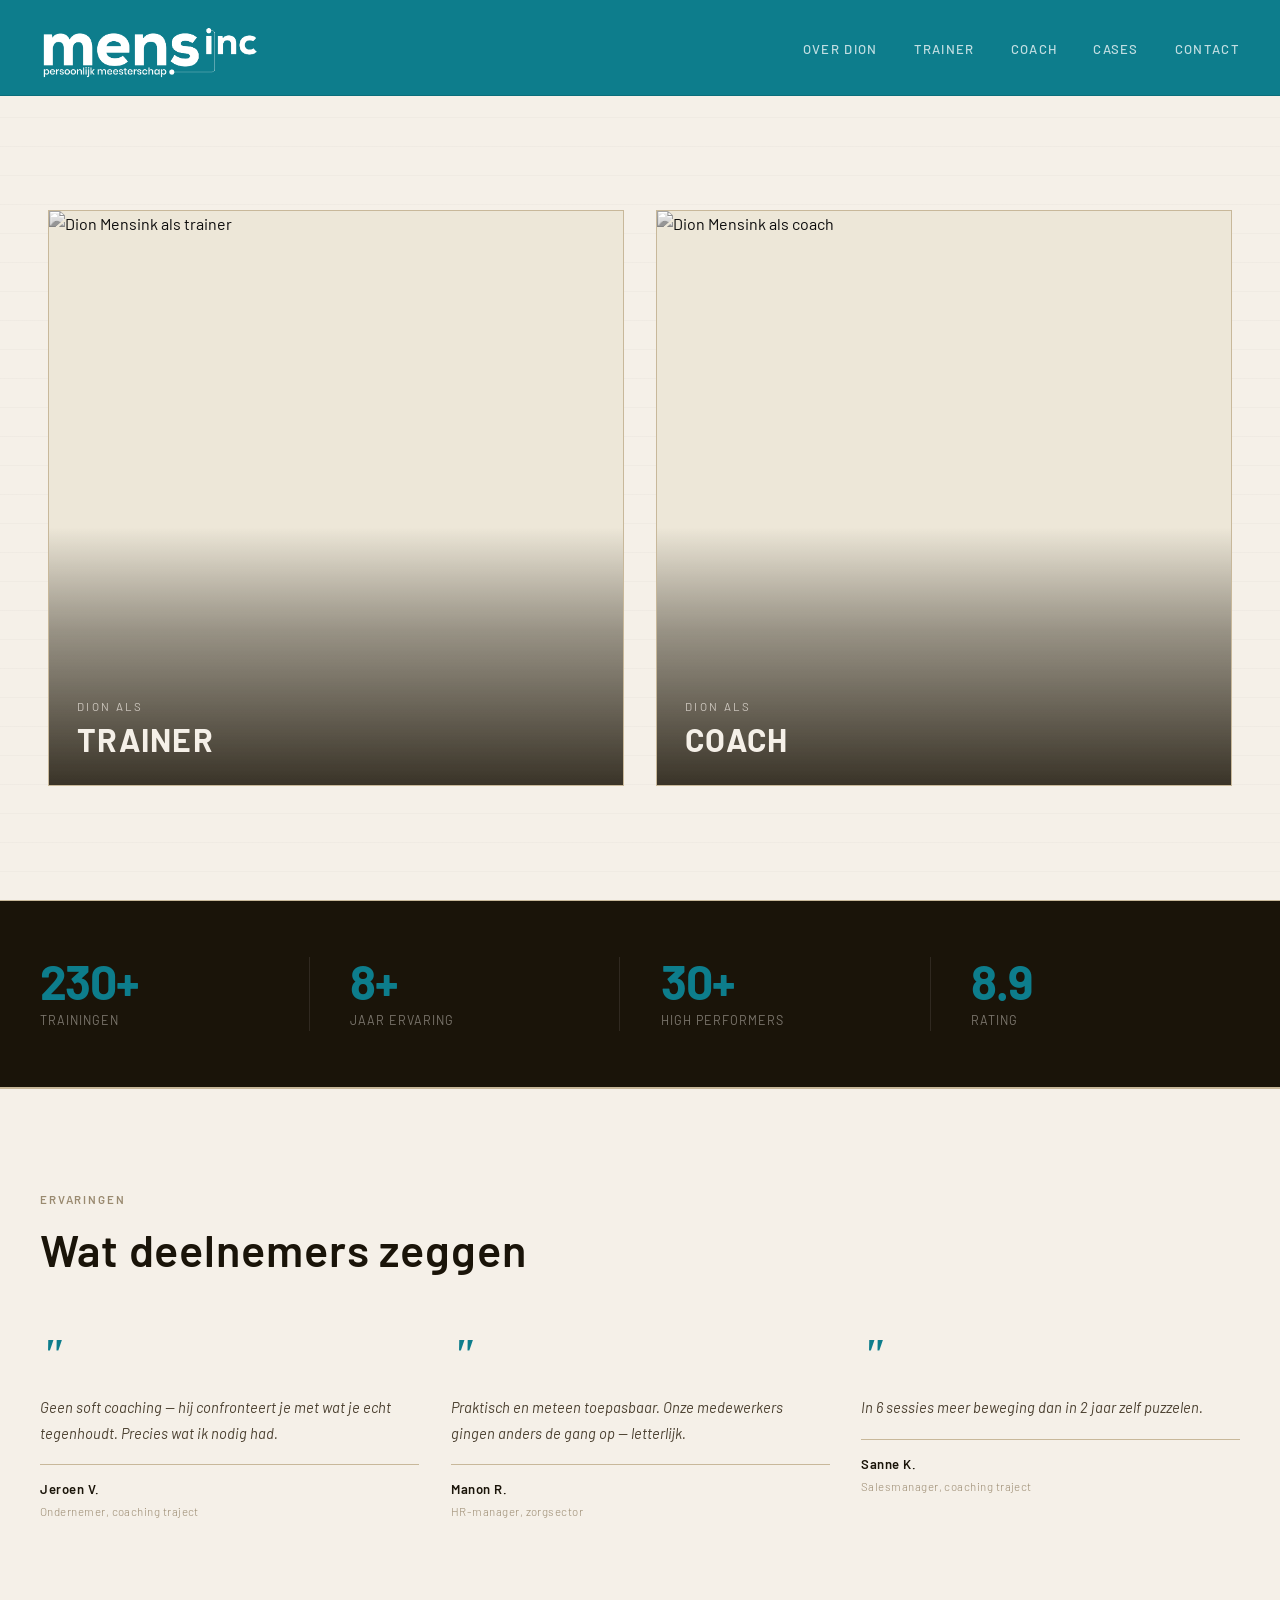
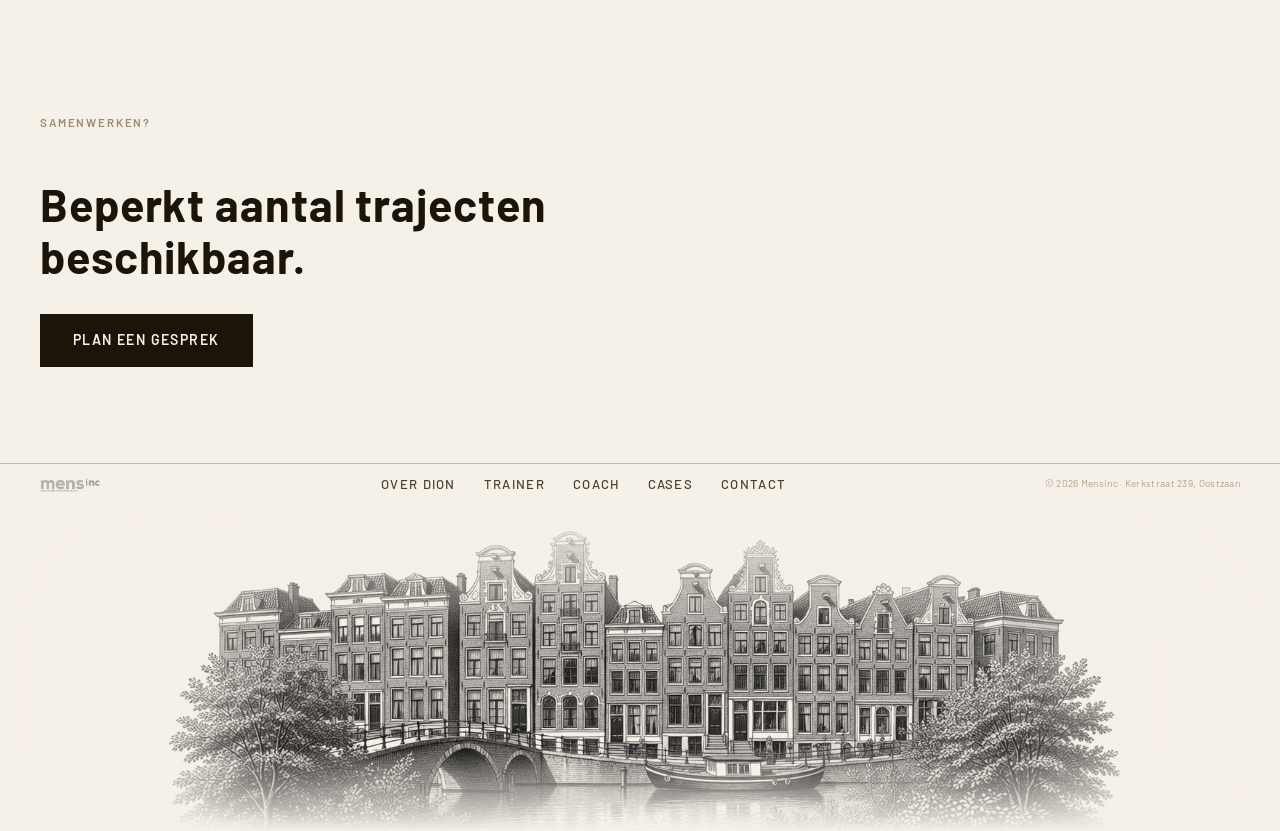
==== index.html @ 6d72699d "Revert "Use gewerkt-met.png for logos; bump card back text 8%" This reverts commit 0090204f5aa117d4b" ====
<!DOCTYPE html>
<html lang="nl">
<head>
  <meta charset="UTF-8">
  <meta name="viewport" content="width=device-width, initial-scale=1.0">
  <title>Mensinc — Persoonlijk Meesterschap</title>
  <meta name="description" content="Dion Mensink als trainer of coach — persoonlijk meesterschap door agressiemanagement en high performance coaching.">

  <link rel="preconnect" href="https://fonts.googleapis.com">
  <link rel="preconnect" href="https://fonts.gstatic.com" crossorigin>

  <style>body { opacity: 0; }</style>

  <link rel="stylesheet" href="css/base.css">
  <link rel="stylesheet" href="css/nav.css">
  <link rel="stylesheet" href="css/footer.css">
  <link rel="stylesheet" href="css/landing.css">
  <link rel="stylesheet" href="css/pages.css">

  <style>
    .reveal {
      opacity: 0;
      transform: translateY(20px);
      transition: opacity 0.55s var(--ease-smooth), transform 0.55s var(--ease-smooth);
      will-change: opacity, transform;
    }
    .reveal.revealed { opacity: 1; transform: translateY(0); }
    .reveal-delay-1 { transition-delay: 0.08s; }
    .reveal-delay-2 { transition-delay: 0.16s; }

    /* Stats strip */
    .home-stats {
      padding: 56px 0;
      border-top: 1px solid var(--ink-faint);
      border-bottom: 1px solid var(--ink-faint);
      background: var(--ink);
    }
    .home-stats__inner {
      max-width: var(--max-width);
      margin: 0 auto;
      padding: 0 40px;
      display: flex;
      gap: 0;
      align-items: stretch;
    }
    .home-stat {
      flex: 1;
      display: flex;
      flex-direction: column;
      gap: 6px;
      padding: 0 40px;
      border-right: 1px solid rgba(245,240,232,0.1);
    }
    .home-stat:first-child { padding-left: 0; }
    .home-stat:last-child  { border-right: none; }
    .home-stat__num {
      font-size: clamp(2.2rem, 4vw, 3rem);
      font-weight: 700;
      color: var(--orange);
      line-height: 1;
      letter-spacing: -0.02em;
    }
    .home-stat__label {
      font-size: 0.78rem;
      font-weight: 400;
      letter-spacing: 0.08em;
      text-transform: uppercase;
      color: rgba(245,240,232,0.45);
    }

    /* Testimonials */
    .home-testimonials {
      padding: 96px 0;
      border-top: 1px solid var(--ink-faint);
    }
    .home-testimonials__inner {
      max-width: var(--max-width);
      margin: 0 auto;
      padding: 0 40px;
    }
    .home-testimonials__header {
      margin-bottom: 56px;
    }
    .home-testimonials__grid {
      display: grid;
      grid-template-columns: repeat(3, 1fr);
      gap: 32px;
    }
    .home-testimonial {
      display: flex;
      flex-direction: column;
      gap: 18px;
    }
    .home-testimonial__mark {
      font-size: 2.8rem;
      font-weight: 700;
      color: var(--ink-faint);
      line-height: 1;
      font-style: italic;
      font-family: Georgia, serif;
    }
    .home-testimonial__text {
      font-size: 0.92rem;
      font-style: italic;
      color: var(--ink-mid);
      line-height: 1.75;
    }
    .home-testimonial__author {
      border-top: 1px solid var(--ink-faint);
      padding-top: 14px;
      display: flex;
      flex-direction: column;
      gap: 2px;
    }
    .home-testimonial__name {
      font-size: 0.82rem;
      font-weight: 600;
      color: var(--ink);
      letter-spacing: 0.04em;
    }
    .home-testimonial__role {
      font-size: 0.72rem;
      font-weight: 300;
      color: var(--ink-light);
      letter-spacing: 0.04em;
    }

    @media (max-width: 900px) {
      .home-testimonials__grid { grid-template-columns: 1fr; gap: 40px; }
      .home-stats__inner { flex-wrap: wrap; gap: 32px; }
      .home-stat { flex: 1 1 40%; border-right: none; padding: 0; }
    }
    @media (max-width: 600px) {
      .home-testimonials__inner,
      .home-stats__inner { padding: 0 24px; }
    }
  </style>
</head>
<body>

  <!-- NAVIGATION -->
  <nav class="site-nav" role="navigation" aria-label="Hoofdnavigatie">
    <div class="site-nav__inner">
      <a href="index.html" class="site-nav__logo" aria-label="Mensinc — naar startpagina">
        <img src="images/Logo_Mensic.png" alt="Mensinc" class="nav-logo-img">
      </a>
      <ul class="site-nav__links" role="list">
        <li><a href="over.html">Over Dion</a></li>
        <li><a href="trainer.html">Trainer</a></li>
        <li><a href="coach.html">Coach</a></li>
        <li><a href="cases.html">Cases</a></li>
        <li><a href="contact.html">Contact</a></li>
      </ul>
      <button class="site-nav__hamburger" aria-label="Menu openen" aria-expanded="false" aria-controls="mobile-menu">
        <span></span><span></span><span></span>
      </button>
    </div>
    <nav class="site-nav__mobile" id="mobile-menu" aria-label="Mobiele navigatie">
      <a href="over.html">Over Dion</a>
      <a href="trainer.html">Trainer</a>
      <a href="coach.html">Coach</a>
      <a href="cases.html">Cases</a>
      <a href="contact.html">Contact</a>
    </nav>
  </nav>
  <div class="nav-spacer"></div>

  <main>

    <!-- ① FLIP CARDS -->
    <section class="landing" aria-label="Kies je pad">
      <div class="landing__inner">
        <div class="landing__cards" role="list">

          <!-- Card: Trainer -->
          <a class="card-container reveal" role="listitem" aria-label="Dion als Trainer" href="trainer.html">
            <div class="card-inner">
              <div class="card-front">
                <img class="card-front__image" src="images/dion-trainer.png" alt="Dion Mensink als trainer" loading="eager">
                <div class="card-front__overlay"></div>
                <div class="card-front__label">
                  <span class="card-front__role">Dion als</span>
                  <span class="card-front__name">Trainer</span>
                </div>
              </div>
              <div class="card-back">
                <div class="card-back__top">
                  <span class="card-back__role">Dion als Trainer</span>
                  <span class="card-back__title">Meesterschap in Emotie en Agressie</span>
                  <div class="card-back__rule"></div>
                  <p style="font-size:0.85rem;color:rgba(245,240,232,0.55);font-weight:300;letter-spacing:0.04em;">Ik zorg dat jouw team:</p>
                  <ul class="card-back__list">
                    <li>Durft en kan handelen</li>
                    <li>Professioneel grenzen kan stellen</li>
                    <li>Mee kan bewegen voor meer verbinding en impact</li>
                  </ul>
                  <p style="font-size:0.88rem;color:rgba(245,240,232,0.82);font-weight:600;line-height:1.45;text-decoration:underline;text-underline-offset:3px;">Effectieve &amp; veilige organisatie.</p>
                  <div class="card-back__clients">
                    <span class="card-back__clients-label">Gewerkt met:</span>
                    <div class="card-back__logos">
                      <img src="images/rdw logo.png" alt="RDW">
                      <img src="images/efteling logo.jpg" alt="Efteling">
                      <img src="images/JVH gaming logo.png" alt="JVH">
                      <img src="images/handhaving logo.png" alt="Handhaving">
                    </div>
                  </div>
                </div>
                <span class="card-back__cta">Bekijk meer</span>
              </div>
            </div>
          </a>

          <!-- Card: Coach -->
          <a class="card-container reveal" role="listitem" aria-label="Dion als Coach" href="coach.html" style="transition-delay: 0.1s;">
            <div class="card-inner">
              <div class="card-front">
                <img class="card-front__image" src="images/dion-coach.png" alt="Dion Mensink als coach" loading="eager">
                <div class="card-front__overlay"></div>
                <div class="card-front__label">
                  <span class="card-front__role">Dion als</span>
                  <span class="card-front__name">Coach</span>
                </div>
              </div>
              <div class="card-back">
                <div class="card-back__top">
                  <span class="card-back__role">Dion als Coach</span>
                  <span class="card-back__title">Prestatie Meesterschap</span>
                  <div class="card-back__rule"></div>
                  <ul class="card-back__list">
                    <li><strong>Omzetverhoging</strong> &amp; business lean</li>
                    <li>1-op-1 · <strong>exclusief offline</strong></li>
                    <li>30+ high performers · <strong>8.9/10</strong></li>
                  </ul>
                </div>
                <span class="card-back__cta">Bekijk meer</span>
              </div>
            </div>
          </a>

        </div>
      </div>
    </section>

    <!-- ② STATS STRIP -->
    <div class="home-stats" aria-label="Kerngetallen">
      <div class="home-stats__inner">
        <div class="home-stat reveal">
          <span class="home-stat__num" data-target="300" data-suffix="+">300+</span>
          <span class="home-stat__label">Trainingen</span>
        </div>
        <div class="home-stat reveal reveal-delay-1">
          <span class="home-stat__num" data-target="8" data-suffix="+">8+</span>
          <span class="home-stat__label">Jaar ervaring</span>
        </div>
        <div class="home-stat reveal reveal-delay-1">
          <span class="home-stat__num" data-target="30" data-suffix="+">30+</span>
          <span class="home-stat__label">High performers</span>
        </div>
        <div class="home-stat reveal reveal-delay-2">
          <span class="home-stat__num" data-target="8.9" data-decimals="1">8.9</span>
          <span class="home-stat__label">Rating</span>
        </div>
      </div>
    </div>

    <!-- ③ TESTIMONIALS -->
    <section class="home-testimonials" aria-label="Ervaringen">
      <div class="home-testimonials__inner">
        <div class="home-testimonials__header reveal">
          <span class="label">Ervaringen</span>
          <h2>Wat deelnemers zeggen</h2>
        </div>
        <div class="home-testimonials__grid">
          <div class="home-testimonial reveal">
            <span class="home-testimonial__mark">"</span>
            <p class="home-testimonial__text">Geen soft coaching — hij confronteert je met wat je echt tegenhoudt. Precies wat ik nodig had.</p>
            <div class="home-testimonial__author">
              <span class="home-testimonial__name">Jeroen V.</span>
              <span class="home-testimonial__role">Ondernemer, coaching traject</span>
            </div>
          </div>
          <div class="home-testimonial reveal reveal-delay-1">
            <span class="home-testimonial__mark">"</span>
            <p class="home-testimonial__text">Praktisch en meteen toepasbaar. Onze medewerkers gingen anders de gang op — letterlijk.</p>
            <div class="home-testimonial__author">
              <span class="home-testimonial__name">Manon R.</span>
              <span class="home-testimonial__role">HR-manager, zorgsector</span>
            </div>
          </div>
          <div class="home-testimonial reveal reveal-delay-2">
            <span class="home-testimonial__mark">"</span>
            <p class="home-testimonial__text">In 6 sessies meer beweging dan in 2 jaar zelf puzzelen.</p>
            <div class="home-testimonial__author">
              <span class="home-testimonial__name">Sanne K.</span>
              <span class="home-testimonial__role">Salesmanager, coaching traject</span>
            </div>
          </div>
        </div>
      </div>
    </section>

    <!-- ④ CTA -->
    <section class="page-cta" aria-label="Contact">
      <div class="page-cta__inner">
        <span class="label reveal">Samenwerken?</span>
        <h2 class="page-cta__title reveal">Beperkt aantal trajecten beschikbaar.</h2>
        <a class="btn btn--filled reveal" href="contact.html">Plan een gesprek</a>
      </div>
    </section>

  </main>

  <!-- FOOTER -->
  <footer class="site-footer" role="contentinfo">
    <div class="footer-nav-bar">
      <a href="index.html" aria-label="Mensinc — startpagina">
        <img src="images/Logo_Mensic.png" alt="Mensinc" class="footer-logo-img">
      </a>
      <nav class="footer-links" aria-label="Footer navigatie">
        <a href="over.html">Over Dion</a>
        <a href="trainer.html">Trainer</a>
        <a href="coach.html">Coach</a>
        <a href="cases.html">Cases</a>
        <a href="contact.html">Contact</a>
      </nav>
      <span class="footer-copy">© 2026 Mensinc · Kerkstraat 239, Oostzaan</span>
    </div>
    <div class="footer-skyline">
      <img src="images/amsterdam-skyline.jpg" alt="Amsterdam grachtenhuizen — gravure illustratie" loading="lazy">
    </div>
  </footer>

  <script src="js/transitions.js"></script>
  <script src="js/main.js"></script>
</body>
</html>
---- css/base.css ----
/* =========================================================
   BASE.CSS — Mensinc Design System
   Variables, reset, typography
   ========================================================= */

@import url('https://fonts.googleapis.com/css2?family=Barlow:ital,wght@0,300;0,400;0,500;0,600;0,700;1,300;1,400&display=swap');

/* ----- Custom Properties ----- */
:root {
  --cream:        #f5f0e8;
  --cream-dark:   #ede7d8;
  --ink:          #1a1409;
  --ink-mid:      #4a3f2f;
  --ink-light:    #9a8a70;
  --ink-faint:    #c8b89a;
  --card-back:    #1a1409;
  --card-text:    #f5f0e8;
  --bordeaux:     #5c0120;
  --orange:       #0d7d8c;

  --nav-height:   96px;
  --max-width:    1280px;

  --ease-smooth:  cubic-bezier(0.4, 0, 0.2, 1);
  --ease-out:     cubic-bezier(0.0, 0, 0.2, 1);

  --font: 'Barlow', sans-serif;
}

/* ----- Reset ----- */
*, *::before, *::after {
  box-sizing: border-box;
  margin: 0;
  padding: 0;
}

html {
  scroll-behavior: smooth;
  font-size: 16px;
  -webkit-text-size-adjust: 100%;
}

body {
  background-color: var(--cream);
  color: var(--ink);
  font-family: var(--font);
  font-weight: 400;
  line-height: 1.6;
  -webkit-font-smoothing: antialiased;
  -moz-osx-font-smoothing: grayscale;

  /* Page transition */
  opacity: 1;
  transition: opacity 0.22s var(--ease-smooth);
}

body.fade-out {
  opacity: 0;
}

img, svg {
  display: block;
  max-width: 100%;
}

a {
  color: inherit;
  text-decoration: none;
}

ul, ol {
  list-style: none;
}

button {
  cursor: pointer;
  border: none;
  background: none;
  font-family: var(--font);
}

/* ----- Typography Scale ----- */
h1, h2, h3, h4, h5, h6 {
  font-family: var(--font);
  font-weight: 700;
  line-height: 1.15;
  letter-spacing: 0.02em;
  color: var(--ink);
}

h1 { font-size: clamp(2.4rem, 5vw, 4rem);   font-weight: 700; }
h2 { font-size: clamp(1.8rem, 3.5vw, 2.8rem); font-weight: 600; }
h3 { font-size: clamp(1.2rem, 2vw, 1.6rem);  font-weight: 600; }
h4 { font-size: 1.1rem; font-weight: 600; letter-spacing: 0.08em; text-transform: uppercase; }

p {
  font-size: 1rem;
  line-height: 1.75;
  color: var(--ink-mid);
  max-width: 68ch;
}

small, .caption {
  font-size: 0.8rem;
  font-weight: 300;
  letter-spacing: 0.06em;
  color: var(--ink-light);
  font-style: italic;
}

/* ----- Utility Classes ----- */
.container {
  width: 100%;
  max-width: var(--max-width);
  margin: 0 auto;
  padding: 0 40px;
}

.section {
  padding: 96px 0;
}

.section--tight {
  padding: 64px 0;
}

.label {
  display: inline-block;
  font-size: 0.72rem;
  font-weight: 600;
  letter-spacing: 0.16em;
  text-transform: uppercase;
  color: var(--ink-light);
  margin-bottom: 16px;
}

.divider {
  width: 48px;
  height: 1px;
  background: var(--ink-light);
  margin: 24px 0;
}

/* Engraving-style thin rule */
.rule {
  border: none;
  border-top: 1px solid var(--ink-faint);
  margin: 0;
}

/* ----- CTA Button ----- */
.btn {
  display: inline-flex;
  align-items: center;
  gap: 10px;
  padding: 14px 32px;
  font-family: var(--font);
  font-size: 0.88rem;
  font-weight: 600;
  letter-spacing: 0.1em;
  text-transform: uppercase;
  border: 1.5px solid var(--ink);
  background: transparent;
  color: var(--ink);
  transition: background 0.25s var(--ease-smooth), color 0.25s var(--ease-smooth);
  will-change: background, color;
}

.btn:hover {
  background: var(--orange);
  border-color: var(--orange);
  color: var(--cream);
}

.btn--filled {
  background: var(--ink);
  color: var(--cream);
}

.btn--filled:hover {
  background: var(--orange);
  border-color: var(--orange);
}

/* ----- Stat block ----- */
.stat {
  display: flex;
  flex-direction: column;
  gap: 4px;
}

.stat__number {
  font-size: clamp(2.4rem, 4vw, 3.2rem);
  font-weight: 700;
  line-height: 1;
  letter-spacing: -0.01em;
}

.stat__label {
  font-size: 0.8rem;
  font-weight: 400;
  letter-spacing: 0.08em;
  text-transform: uppercase;
  color: var(--ink-light);
}

/* ----- Engraving image treatment ----- */
.engraving {
  filter: grayscale(100%) contrast(1.08);
  display: block;
  width: 100%;
  height: 100%;
  object-fit: cover;
}


/* ----- Quote marks — brand orange ----- */
.testimonial__quote-mark,
.home-testimonial__mark {
  color: var(--orange) !important;
}

/* ----- Reduced motion ----- */
@media (prefers-reduced-motion: reduce) {
  *, *::before, *::after {
    animation-duration: 0.01ms !important;
    animation-iteration-count: 1 !important;
    transition-duration: 0.01ms !important;
    scroll-behavior: auto !important;
  }
  body { transition: none; }
}

/* ----- Responsive container ----- */
@media (max-width: 768px) {
  .container {
    padding: 0 24px;
  }
  .section {
    padding: 64px 0;
  }
}

@media (max-width: 480px) {
  .container {
    padding: 0 16px;
  }
}
---- css/nav.css ----
/* =========================================================
   NAV.CSS — Global Navigation
   Fixed top bar + hamburger for mobile
   ========================================================= */

.site-nav {
  position: fixed;
  top: 0;
  left: 0;
  right: 0;
  z-index: 100;
  height: var(--nav-height);
  background: var(--orange);
  border-bottom: 1px solid rgba(0,0,0,0.12);
  display: flex;
  align-items: center;
  will-change: transform;
}

.site-nav__inner {
  width: 100%;
  max-width: var(--max-width);
  margin: 0 auto;
  padding: 0 40px;
  display: flex;
  align-items: center;
  justify-content: space-between;
}

/* ----- Logo ----- */
.site-nav__logo {
  display: flex;
  align-items: center;
  text-decoration: none;
  flex-shrink: 0;
}

/* Logo — white version on green background */
.nav-logo-img {
  height: 72px;
  width: auto;
  display: block;
  filter: brightness(0) invert(1);
  mix-blend-mode: normal;
  transition: opacity 0.25s var(--ease-smooth);
  will-change: opacity;
  opacity: 1;
}

.site-nav__logo:hover .nav-logo-img {
  opacity: 0.8;
}

/* Footer logo — same PNG, muted to match footer tone */
.footer-logo-img {
  height: 34px;
  width: auto;
  display: block;
  filter: grayscale(1) contrast(0.9) brightness(1.3);
  mix-blend-mode: multiply;
  opacity: 0.6;
}

/* ----- Nav links ----- */
.site-nav__links {
  display: flex;
  align-items: center;
  gap: 36px;
}

.site-nav__links a {
  font-family: var(--font);
  font-size: 0.82rem;
  font-weight: 500;
  letter-spacing: 0.1em;
  text-transform: uppercase;
  color: rgba(255,255,255,0.75);
  text-decoration: none;
  position: relative;
  transition: color 0.2s var(--ease-smooth);
  will-change: color;
}

.site-nav__links a::after {
  content: '';
  position: absolute;
  bottom: -3px;
  left: 0;
  right: 0;
  height: 1.5px;
  background: rgba(255,255,255,0.9);
  transform: scaleX(0);
  transform-origin: left center;
  transition: transform 0.25s var(--ease-smooth);
  will-change: transform;
}

.site-nav__links a:hover {
  color: #fff;
}

.site-nav__links a:hover::after {
  transform: scaleX(1);
}

.site-nav__links a.active {
  color: #fff;
}

.site-nav__links a.active::after {
  transform: scaleX(1);
}

/* ----- Hamburger (mobile) ----- */
.site-nav__hamburger {
  display: none;
  flex-direction: column;
  gap: 5px;
  cursor: pointer;
  padding: 4px;
  background: none;
  border: none;
}

.site-nav__hamburger span {
  display: block;
  width: 24px;
  height: 1.5px;
  background: #fff;
  transition: transform 0.3s var(--ease-smooth), opacity 0.3s var(--ease-smooth);
  will-change: transform, opacity;
}

.site-nav__hamburger.open span:nth-child(1) {
  transform: translateY(6.5px) rotate(45deg);
}
.site-nav__hamburger.open span:nth-child(2) {
  opacity: 0;
  transform: scaleX(0);
}
.site-nav__hamburger.open span:nth-child(3) {
  transform: translateY(-6.5px) rotate(-45deg);
}

/* ----- Mobile slide-in menu ----- */
.site-nav__mobile {
  display: none;
  position: fixed;
  top: var(--nav-height);
  left: 0;
  right: 0;
  background: var(--orange);
  border-bottom: 1px solid rgba(0,0,0,0.12);
  padding: 32px 40px;
  z-index: 99;
  flex-direction: column;
  gap: 24px;
  transform: translateY(-16px);
  opacity: 0;
  pointer-events: none;
  transition: transform 0.3s var(--ease-smooth), opacity 0.3s var(--ease-smooth);
  will-change: transform, opacity;
}

.site-nav__mobile.open {
  transform: translateY(0);
  opacity: 1;
  pointer-events: all;
}

.site-nav__mobile a {
  font-family: var(--font);
  font-size: 1rem;
  font-weight: 500;
  letter-spacing: 0.08em;
  text-transform: uppercase;
  color: rgba(255,255,255,0.8);
  text-decoration: none;
  transition: color 0.2s var(--ease-smooth);
}

.site-nav__mobile a:hover {
  color: #fff;
}

/* Spacer to push content below fixed nav */
.nav-spacer {
  height: var(--nav-height);
}

/* Scroll progress bar — white line under nav */
.scroll-progress {
  position: fixed;
  top: var(--nav-height);
  left: 0;
  height: 2px;
  width: 0%;
  background: rgba(255, 255, 255, 0.9);
  z-index: 101;
  pointer-events: none;
  transform-origin: left center;
  will-change: width;
}

/* ----- Responsive ----- */
@media (max-width: 768px) {
  .site-nav__links {
    display: none;
  }

  .site-nav__hamburger {
    display: flex;
  }

  .site-nav__mobile {
    display: flex;
    padding: 24px;
  }

  .site-nav__inner {
    padding: 0 24px;
  }
}
---- css/footer.css ----
@import url('https://fonts.googleapis.com/css2?family=Caveat:wght@400&display=swap');

/* =========================================================
   FOOTER.CSS
   ========================================================= */

.site-footer {
  background: var(--cream);
  border-top: 1px solid var(--ink-faint);
  overflow: hidden;
}

/* ---- Nav bar: logo + links + copyright ---- */
.footer-nav-bar {
  display: flex;
  align-items: center;
  justify-content: space-between;
  padding: 10px 40px 6px;
  gap: 24px;
}

.footer-logo-img {
  height: 20px;
  width: auto;
  filter: grayscale(1) contrast(0.9) brightness(1.2);
  mix-blend-mode: multiply;
  opacity: 0.45;
  transition: opacity 0.2s var(--ease-smooth);
  flex-shrink: 0;
}

.footer-logo-img:hover {
  opacity: 0.8;
}

.footer-links {
  display: flex;
  gap: 28px;
  flex-wrap: wrap;
}

.footer-links a {
  font-size: 0.82rem;
  font-weight: 500;
  letter-spacing: 0.1em;
  text-transform: uppercase;
  color: var(--ink-mid);
  text-decoration: none;
  position: relative;
  transition: color 0.2s var(--ease-smooth);
  white-space: nowrap;
}

.footer-links a::after {
  content: '';
  position: absolute;
  bottom: -3px;
  left: 0;
  right: 0;
  height: 1.5px;
  background: var(--orange);
  transform: scaleX(0);
  transform-origin: left center;
  transition: transform 0.25s var(--ease-smooth);
  will-change: transform;
}

.footer-links a:hover {
  color: var(--orange);
}

.footer-links a:hover::after {
  transform: scaleX(1);
}

.footer-copy {
  font-size: 0.62rem;
  font-weight: 300;
  color: var(--ink-light);
  letter-spacing: 0.03em;
  white-space: nowrap;
  flex-shrink: 0;
}

/* ---- Skyline: 80% wide, proportional height, no crop ---- */
.footer-skyline {
  position: relative;
  width: 100%;
  display: flex;
  justify-content: center;
  line-height: 0;
}

/* Four-sided fade: left, right, top, bottom all dissolve into cream */
.footer-skyline::before {
  content: '';
  position: absolute;
  inset: 0;
  background:
    linear-gradient(to right,  var(--cream) 0%, transparent 22%),
    linear-gradient(to left,   var(--cream) 0%, transparent 22%),
    linear-gradient(to bottom, var(--cream) 0%, transparent 40%),
    linear-gradient(to top,    var(--cream) 0%, transparent 25%);
  pointer-events: none;
  z-index: 1;
}

.footer-skyline img {
  width: 80%;
  height: auto;
  display: block;
  /* brightness(1.08) lifts the image slightly so multiply blends the
     warm-white background into cream without a visible edge */
  filter: grayscale(100%) contrast(1.0) brightness(1.08);
  mix-blend-mode: multiply;
}

/* ---- Responsive ---- */
@media (max-width: 768px) {
  .footer-nav-bar {
    flex-wrap: wrap;
    gap: 12px;
    padding: 14px 24px;
  }

  .footer-copy {
    width: 100%;
  }
}
---- css/landing.css ----
/* =========================================================
   LANDING.CSS — index.html flip-card layout
   ========================================================= */

/* Full viewport landing stage */
.landing {
  min-height: calc(100vh - var(--nav-height));
  display: flex;
  align-items: center;
  justify-content: center;
  padding: 32px 40px;
  position: relative;
}

/* Subtle engraving crosshatch background texture */
.landing::before {
  content: '';
  position: absolute;
  inset: 0;
  background-image:
    repeating-linear-gradient(
      0deg,
      transparent,
      transparent 28px,
      rgba(26, 20, 9, 0.025) 28px,
      rgba(26, 20, 9, 0.025) 29px
    );
  pointer-events: none;
  z-index: 0;
}

.landing__inner {
  position: relative;
  z-index: 1;
  width: 100%;
  max-width: var(--max-width);
  display: flex;
  justify-content: center;
  align-items: center;
}

/* Card row */
.landing__cards {
  display: flex;
  gap: 32px;
  width: 100%;
  justify-content: center;
  align-items: center;
}

/* ---- Flip Card Component ---- */
.card-container {
  flex: 1;
  /* Square cards — width drives height via aspect-ratio */
  max-width: min(calc(50vw - 64px), 660px);
  aspect-ratio: 1 / 1;
  perspective: 1400px;
  cursor: pointer;
}

.card-inner {
  position: relative;
  width: 100%;
  height: 100%;
  transform-style: preserve-3d;
  transition: transform 0.65s cubic-bezier(0.4, 0, 0.2, 1);
  will-change: transform;
}

/* Hover triggers flip */
.card-container:hover .card-inner {
  transform: rotateY(180deg);
}

/* Touch devices: tap to flip */
.card-container.flipped .card-inner {
  transform: rotateY(180deg);
}

.card-front,
.card-back {
  position: absolute;
  inset: 0;
  backface-visibility: hidden;
  -webkit-backface-visibility: hidden;
  overflow: hidden;
}

/* ----- Card Front ----- */
.card-front {
  background: var(--cream-dark);
  border: 1px solid var(--ink-faint);
}

.card-front__image {
  position: absolute;
  inset: 0;
  width: 100%;
  height: 100%;
  object-fit: cover;
  filter: grayscale(100%) contrast(1.08);
  transition: transform 0.5s var(--ease-smooth);
  will-change: transform;
}

.card-container:hover .card-front__image {
  transform: scale(1.025);
}

/* Dark gradient overlay at bottom */
.card-front__overlay {
  position: absolute;
  bottom: 0;
  left: 0;
  right: 0;
  height: 45%;
  background: linear-gradient(
    to top,
    rgba(26, 20, 9, 0.85) 0%,
    rgba(26, 20, 9, 0.4) 60%,
    transparent 100%
  );
}

.card-front__label {
  position: absolute;
  bottom: 28px;
  left: 28px;
  right: 28px;
  color: var(--cream);
  z-index: 2;
}

.card-front__role {
  display: block;
  font-size: 0.72rem;
  font-weight: 400;
  letter-spacing: 0.2em;
  text-transform: uppercase;
  color: rgba(245, 240, 232, 0.7);
  margin-bottom: 6px;
}

.card-front__name {
  display: block;
  font-size: clamp(1.4rem, 2.8vw, 2rem);
  font-weight: 700;
  letter-spacing: 0.04em;
  text-transform: uppercase;
  line-height: 1.1;
  color: var(--cream);
}

/* ----- Card Back ----- */
.card-back {
  background: var(--orange);
  border: 1px solid var(--orange);
  transform: rotateY(180deg);
  display: flex;
  flex-direction: column;
  justify-content: space-between;
  padding: 36px 32px;
  color: var(--card-text);
}

.card-back__top {
  display: flex;
  flex-direction: column;
  gap: 22px;
}

.card-back__role {
  font-size: 0.68rem;
  font-weight: 600;
  letter-spacing: 0.2em;
  text-transform: uppercase;
  color: rgba(245, 240, 232, 0.4);
}

.card-back__title {
  font-size: clamp(1.25rem, 2.2vw, 1.65rem);
  font-weight: 700;
  letter-spacing: 0.01em;
  text-transform: uppercase;
  color: var(--cream);
  line-height: 1.15;
}

.card-back__rule {
  width: 36px;
  height: 1px;
  background: rgba(245, 240, 232, 0.25);
}

.card-back__list {
  display: flex;
  flex-direction: column;
  gap: 14px;
  list-style: none;
}

.card-back__list li {
  display: flex;
  align-items: flex-start;
  gap: 12px;
  font-size: 1rem;
  font-weight: 400;
  color: rgba(245, 240, 232, 0.88);
  line-height: 1.4;
}

.card-back__list li strong {
  font-weight: 700;
  color: var(--cream);
}

.card-back__list li::before {
  content: '—';
  font-size: 0.9rem;
  color: rgba(245, 240, 232, 0.3);
  flex-shrink: 0;
  margin-top: 2px;
}

/* Client logos row below list */
.card-back__logos {
  display: flex;
  align-items: center;
  gap: 16px;
  flex-wrap: wrap;
  padding-top: 4px;
}

.card-back__logos img {
  height: 26px;
  width: auto;
  max-width: 72px;
  object-fit: contain;
  filter: invert(1) brightness(10);
  opacity: 0.75;
  display: block;
  transition: opacity 0.2s var(--ease-smooth);
}

.card-back__logos img:hover {
  opacity: 1;
}

/* Client logos */
.card-back__clients {
  display: flex;
  flex-direction: column;
  gap: 8px;
  margin-top: 4px;
}

.card-back__clients-label {
  font-size: 0.62rem;
  font-weight: 400;
  letter-spacing: 0.14em;
  text-transform: uppercase;
  color: rgba(245, 240, 232, 0.28);
}

.card-back__logos {
  display: flex;
  align-items: center;
  gap: 18px;
  flex-wrap: wrap;
}

.card-back__logos img {
  height: 26px;
  width: auto;
  max-width: 72px;
  object-fit: contain;
  filter: grayscale(1) contrast(3);
  mix-blend-mode: screen;
  opacity: 0.5;
  display: block;
  transition: opacity 0.2s var(--ease-smooth);
}

.card-back__logos img:hover {
  opacity: 0.8;
}

/* CTA */
.card-back__cta {
  display: flex;
  align-items: center;
  gap: 10px;
  font-size: 0.78rem;
  font-weight: 600;
  letter-spacing: 0.12em;
  text-transform: uppercase;
  color: rgba(245, 240, 232, 0.5);
  text-decoration: none;
  transition: color 0.2s var(--ease-smooth), gap 0.2s var(--ease-smooth);
  will-change: color, gap;
}

.card-back__cta:hover { color: var(--cream); gap: 16px; }
.card-back__cta::after { content: '→'; font-size: 1rem; }


/* =========================================================
   QUOTE REEL — rotating testimonials below cards
   ========================================================= */
.quote-reel {
  border-top: 1px solid var(--ink-faint);
  border-bottom: 1px solid var(--ink-faint);
  background: var(--cream-dark);
  overflow: hidden;
  perspective: 700px;
}

.quote-reel__track {
  position: relative;
  height: 80px;
  max-width: var(--max-width);
  margin: 0 auto;
  padding: 0 40px;
}

.quote-reel__item {
  position: absolute;
  inset: 0;
  padding: 0 40px;
  display: flex;
  align-items: center;
  justify-content: space-between;
  gap: 40px;
  opacity: 0;
  transform: rotateX(55deg);
  transform-origin: center bottom;
  transition: transform 0.45s cubic-bezier(0.4, 0, 0.2, 1), opacity 0.35s ease;
  backface-visibility: hidden;
  pointer-events: none;
}

.quote-reel__item.active {
  opacity: 1;
  transform: rotateX(0deg);
  pointer-events: auto;
}

.quote-reel__item.exit {
  opacity: 0;
  transform: rotateX(-55deg);
  transform-origin: center top;
}

.quote-reel__text {
  font-size: 0.9rem;
  font-style: italic;
  font-weight: 300;
  color: var(--ink-mid);
  line-height: 1.5;
  flex: 1;
  white-space: nowrap;
  overflow: hidden;
  text-overflow: ellipsis;
}

.quote-reel__author {
  font-size: 0.72rem;
  font-weight: 500;
  letter-spacing: 0.08em;
  color: var(--ink-light);
  white-space: nowrap;
  flex-shrink: 0;
}

@media (max-width: 768px) {
  .quote-reel__track { height: auto; min-height: 80px; }
  .quote-reel__item {
    flex-direction: column;
    align-items: flex-start;
    gap: 4px;
    padding: 16px 24px;
    position: relative;
    inset: unset;
  }
  .quote-reel__item { display: none; }
  .quote-reel__item.active { display: flex; }
  .quote-reel__text { white-space: normal; font-size: 0.82rem; }
}

/* ----- Responsive ----- */
@media (max-width: 768px) {
  .landing {
    min-height: unset;
    padding: 32px 20px 40px;
    align-items: flex-start;
  }

  .landing__cards {
    flex-direction: column;
    align-items: center;
    gap: 20px;
  }

  .card-container {
    width: 100%;
    max-width: 440px;
    aspect-ratio: 3 / 4;
    touch-action: pan-y; /* always allow vertical scroll */
  }

  /* No flip at all on touch devices */
  .card-container:hover .card-inner,
  .card-container.flipped .card-inner {
    transform: none !important;
  }

  .card-back {
    display: none;
  }

  .card-front__image {
    transform: none !important;
  }
}

@media (max-width: 480px) {
  .card-back {
    padding: 28px 24px;
  }
  .card-front__label {
    left: 20px;
    bottom: 20px;
  }
}
---- css/pages.css ----
/* =========================================================
   PAGES.CSS — Inner page shared layouts
   trainer, coach, over, cases, contact
   ========================================================= */

/* ---- Hero Section (all inner pages) ---- */
.page-hero {
  position: relative;
  overflow: hidden;
  background: var(--ink);
}

.page-hero--tall {
  height: clamp(480px, 60vh, 680px);
}

.page-hero--medium {
  height: clamp(360px, 45vh, 520px);
}

.page-hero__image {
  position: absolute;
  inset: 0;
  width: 100%;
  height: 100%;
  object-fit: cover;
  object-position: center 20%;
  filter: grayscale(100%) contrast(1.08);
  opacity: 0.6;
  will-change: transform;
}

/* Parallax handled by JS main.js */
.page-hero__image.parallax {
  transform: translateY(var(--parallax-offset, 0px));
}

.page-hero__overlay {
  position: absolute;
  inset: 0;
  background: linear-gradient(
    to bottom,
    rgba(26, 20, 9, 0.15) 0%,
    rgba(26, 20, 9, 0.55) 100%
  );
}

.page-hero__content {
  position: relative;
  z-index: 2;
  height: 100%;
  display: flex;
  flex-direction: column;
  justify-content: flex-end;
  padding: 56px 40px;
  max-width: var(--max-width);
  margin: 0 auto;
  width: 100%;
}

.page-hero__label {
  font-size: 0.72rem;
  font-weight: 600;
  letter-spacing: 0.22em;
  text-transform: uppercase;
  color: rgba(245, 240, 232, 0.55);
  margin-bottom: 12px;
}

.page-hero__title {
  font-size: clamp(2.4rem, 5vw, 4.4rem);
  font-weight: 700;
  color: var(--cream);
  letter-spacing: 0.02em;
  line-height: 1.05;
  text-transform: uppercase;
  max-width: 14ch;
}

/* ---- Intro / Lead text ---- */
.page-intro {
  padding: 80px 0 64px;
}

.page-intro__inner {
  max-width: var(--max-width);
  margin: 0 auto;
  padding: 0 40px;
  display: grid;
  grid-template-columns: 1fr 2fr;
  gap: 80px;
  align-items: start;
}

.page-intro__aside {
  display: flex;
  flex-direction: column;
  gap: 8px;
  padding-top: 6px;
}

.page-intro__aside-num {
  font-size: 3.5rem;
  font-weight: 700;
  color: var(--ink-faint);
  line-height: 1;
  letter-spacing: -0.02em;
}

.page-intro__body {
  display: flex;
  flex-direction: column;
  gap: 24px;
}

.page-intro__lead {
  font-size: clamp(1.1rem, 2vw, 1.35rem);
  font-weight: 400;
  color: var(--ink);
  line-height: 1.65;
  max-width: 60ch;
}

/* ---- Stats Row ---- */
.stats-row {
  padding: 64px 0;
  border-top: 1px solid var(--ink-faint);
  border-bottom: 1px solid var(--ink-faint);
  position: relative;
  overflow: hidden;
}

.stats-row__inner {
  max-width: var(--max-width);
  margin: 0 auto;
  padding: 0 40px;
  display: flex;
  gap: 64px;
  align-items: flex-start;
  flex-wrap: wrap;
}

/* ---- Aanbod / Services Grid ---- */
.aanbod {
  padding: 80px 0;
}

.aanbod__inner {
  max-width: var(--max-width);
  margin: 0 auto;
  padding: 0 40px;
}

.aanbod__header {
  margin-bottom: 56px;
}

.aanbod__grid {
  display: grid;
  grid-template-columns: repeat(3, 1fr);
  gap: 2px;
}

.aanbod-card {
  background: var(--cream-dark);
  border: 1px solid var(--ink-faint);
  padding: 40px 32px;
  display: flex;
  flex-direction: column;
  gap: 20px;
  transition: background 0.25s var(--ease-smooth), border-color 0.25s var(--ease-smooth);
  will-change: background;
}

.aanbod-card:hover {
  background: var(--cream);
  border-color: var(--ink-light);
}

.aanbod-card__number {
  font-size: 0.72rem;
  font-weight: 600;
  letter-spacing: 0.18em;
  color: var(--ink-faint);
  text-transform: uppercase;
}

.aanbod-card__title {
  font-size: 1.15rem;
  font-weight: 700;
  letter-spacing: 0.02em;
  line-height: 1.2;
  color: var(--ink);
}

.aanbod-card__body {
  font-size: 0.9rem;
  color: var(--ink-mid);
  line-height: 1.65;
  max-width: 100%;
}

/* ---- Aanpak / Process Timeline ---- */
.aanpak {
  padding: 80px 0;
  background: var(--cream-dark);
  border-top: 1px solid var(--ink-faint);
  border-bottom: 1px solid var(--ink-faint);
}

.aanpak__inner {
  max-width: var(--max-width);
  margin: 0 auto;
  padding: 0 40px;
}

.aanpak__header {
  margin-bottom: 56px;
}

.aanpak__steps {
  display: flex;
  flex-direction: column;
  gap: 0;
}

.aanpak-step {
  display: grid;
  grid-template-columns: 72px 1fr;
  gap: 32px;
  padding: 32px 0;
  border-top: 1px solid var(--ink-faint);
  align-items: start;
}

.aanpak-step:first-child {
  border-top: none;
  padding-top: 0;
}

.aanpak-step__num {
  font-size: 2.2rem;
  font-weight: 700;
  color: var(--ink-faint);
  line-height: 1;
  letter-spacing: -0.02em;
  padding-top: 4px;
}

.aanpak-step__body {
  display: flex;
  flex-direction: column;
  gap: 8px;
}

.aanpak-step__title {
  font-size: 1rem;
  font-weight: 700;
  letter-spacing: 0.06em;
  text-transform: uppercase;
  color: var(--ink);
}

.aanpak-step__desc {
  font-size: 0.92rem;
  color: var(--ink-mid);
  line-height: 1.7;
  max-width: 55ch;
}

/* ---- CTA Section ---- */
.page-cta {
  padding: 96px 0;
  position: relative;
  overflow: hidden;
}

.page-cta__inner {
  max-width: var(--max-width);
  margin: 0 auto;
  padding: 0 40px;
  display: flex;
  flex-direction: column;
  align-items: flex-start;
  gap: 32px;
}

.page-cta__title {
  font-size: clamp(1.8rem, 3.5vw, 2.8rem);
  font-weight: 700;
  color: var(--ink);
  max-width: 20ch;
  line-height: 1.15;
}

/* ---- Over Dion page ---- */
.over-bio {
  padding: 80px 0;
}

.over-bio__inner {
  max-width: var(--max-width);
  margin: 0 auto;
  padding: 0 40px;
  display: grid;
  grid-template-columns: 1fr 1fr;
  gap: 80px;
  align-items: start;
}

.over-bio__image-wrap {
  position: relative;
  aspect-ratio: 3 / 4;
  overflow: hidden;
  border: 1px solid var(--ink-faint);
}

.over-bio__image {
  width: 100%;
  height: 100%;
  object-fit: cover;
  filter: grayscale(100%) contrast(1.08);
}

.over-bio__text {
  display: flex;
  flex-direction: column;
  gap: 28px;
  padding-top: 8px;
}

/* ---- Cases Grid ---- */
.cases-grid {
  padding: 80px 0;
}

.cases-grid__inner {
  max-width: var(--max-width);
  margin: 0 auto;
  padding: 0 40px;
}

.cases-grid__header {
  margin-bottom: 56px;
}

.cases-grid__items {
  display: grid;
  grid-template-columns: repeat(2, 1fr);
  gap: 2px;
}

.case-card {
  border: 1px solid var(--ink-faint);
  padding: 48px 40px;
  display: flex;
  flex-direction: column;
  gap: 24px;
  transition: border-color 0.25s var(--ease-smooth);
}

.case-card:hover {
  border-color: var(--ink-light);
}

.case-card__tag {
  font-size: 0.7rem;
  font-weight: 600;
  letter-spacing: 0.18em;
  text-transform: uppercase;
  color: var(--ink-light);
}

.case-card__title {
  font-size: 1.25rem;
  font-weight: 700;
  color: var(--ink);
  line-height: 1.2;
  letter-spacing: 0.01em;
}

.case-card__challenge,
.case-card__result {
  display: flex;
  flex-direction: column;
  gap: 4px;
}

.case-card__meta-label {
  font-size: 0.68rem;
  font-weight: 600;
  letter-spacing: 0.16em;
  text-transform: uppercase;
  color: var(--ink-faint);
}

.case-card__meta-value {
  font-size: 0.9rem;
  color: var(--ink-mid);
  line-height: 1.5;
}

/* ---- Contact Page ---- */
.contact-layout {
  padding: 80px 0;
}

.contact-layout__inner {
  max-width: var(--max-width);
  margin: 0 auto;
  padding: 0 40px;
  display: grid;
  grid-template-columns: 1fr 1.6fr;
  gap: 80px;
  align-items: start;
}

.contact-info {
  display: flex;
  flex-direction: column;
  gap: 32px;
  padding-top: 8px;
}

.contact-info__item {
  display: flex;
  flex-direction: column;
  gap: 4px;
}

.contact-info__label {
  font-size: 0.7rem;
  font-weight: 600;
  letter-spacing: 0.16em;
  text-transform: uppercase;
  color: var(--ink-light);
}

.contact-info__value {
  font-size: 0.95rem;
  color: var(--ink-mid);
  font-weight: 400;
}

.contact-info__value a {
  color: var(--ink-mid);
  text-decoration: none;
  transition: color 0.2s var(--ease-smooth);
}

.contact-info__value a:hover {
  color: var(--ink);
}

/* Contact Form */
.contact-form {
  display: flex;
  flex-direction: column;
  gap: 24px;
}

.form-group {
  display: flex;
  flex-direction: column;
  gap: 8px;
}

.form-group label {
  font-size: 0.72rem;
  font-weight: 600;
  letter-spacing: 0.14em;
  text-transform: uppercase;
  color: var(--ink-mid);
}

.form-group input,
.form-group select,
.form-group textarea {
  width: 100%;
  padding: 14px 16px;
  background: transparent;
  border: 1px solid var(--ink-faint);
  font-family: var(--font);
  font-size: 0.95rem;
  font-weight: 400;
  color: var(--ink);
  outline: none;
  transition: border-color 0.2s var(--ease-smooth);
  appearance: none;
  -webkit-appearance: none;
  border-radius: 0;
}

.form-group input:focus,
.form-group select:focus,
.form-group textarea:focus {
  border-color: var(--ink-mid);
}

.form-group input::placeholder,
.form-group textarea::placeholder {
  color: var(--ink-light);
  font-style: italic;
}

.form-group textarea {
  min-height: 140px;
  resize: vertical;
}

.form-group select {
  background-image: url("data:image/svg+xml,%3Csvg xmlns='http://www.w3.org/2000/svg' width='12' height='8' viewBox='0 0 12 8'%3E%3Cpath d='M1 1l5 5 5-5' stroke='%239a8a70' stroke-width='1.5' fill='none' stroke-linecap='round'/%3E%3C/svg%3E");
  background-repeat: no-repeat;
  background-position: right 16px center;
  padding-right: 40px;
  cursor: pointer;
}

.form-submit {
  align-self: flex-start;
}

/* ---- Responsive (pages) ---- */
@media (max-width: 900px) {
  .page-intro__inner {
    grid-template-columns: 1fr;
    gap: 32px;
  }

  .aanbod__grid {
    grid-template-columns: repeat(2, 1fr);
  }

  .over-bio__inner {
    grid-template-columns: 1fr;
    gap: 40px;
  }

  .over-bio__image-wrap {
    max-width: 400px;
  }

  .cases-grid__items {
    grid-template-columns: 1fr;
  }

  .contact-layout__inner {
    grid-template-columns: 1fr;
    gap: 48px;
  }
}

@media (max-width: 600px) {
  .aanbod__grid {
    grid-template-columns: 1fr;
  }

  .page-hero__content {
    padding: 40px 24px;
  }

  .page-intro__inner,
  .aanbod__inner,
  .aanpak__inner,
  .page-cta__inner,
  .over-bio__inner,
  .cases-grid__inner,
  .contact-layout__inner,
  .stats-row__inner {
    padding: 0 24px;
  }

  .stats-row__inner {
    gap: 36px;
  }
}
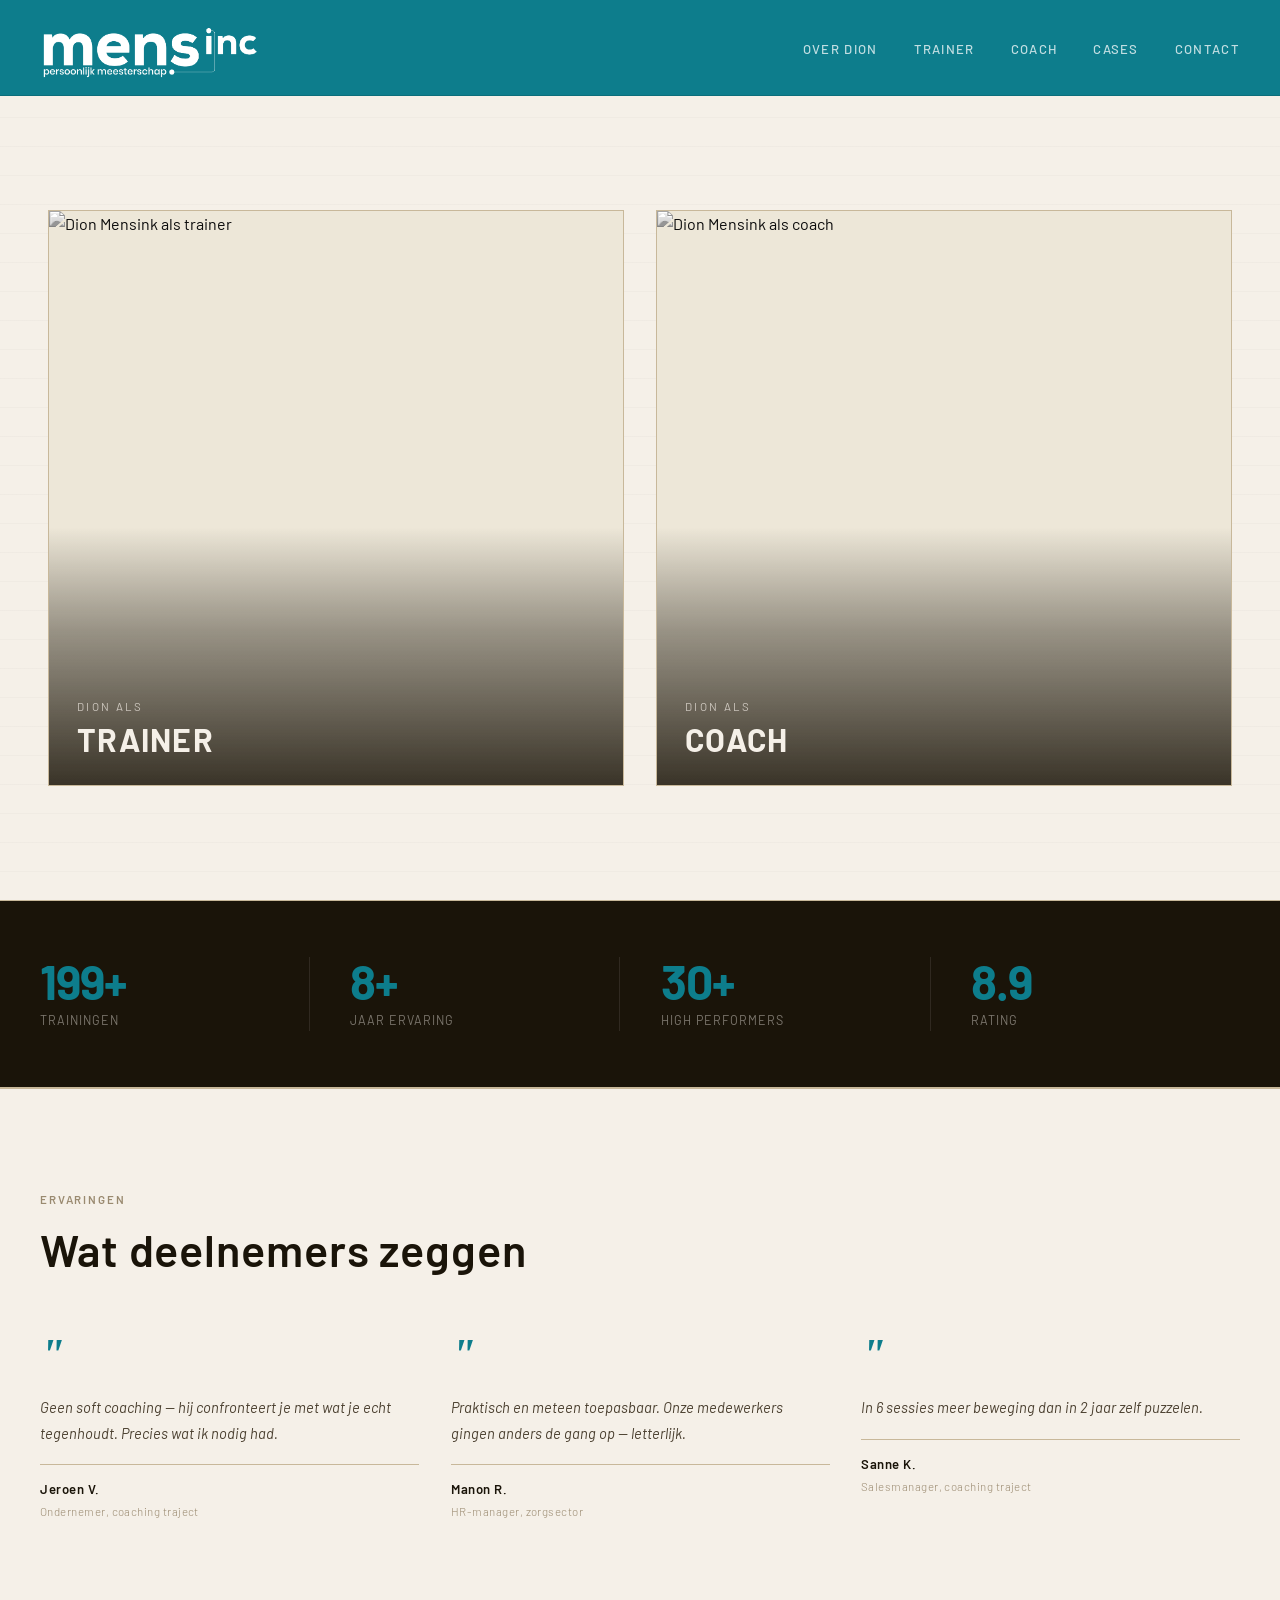
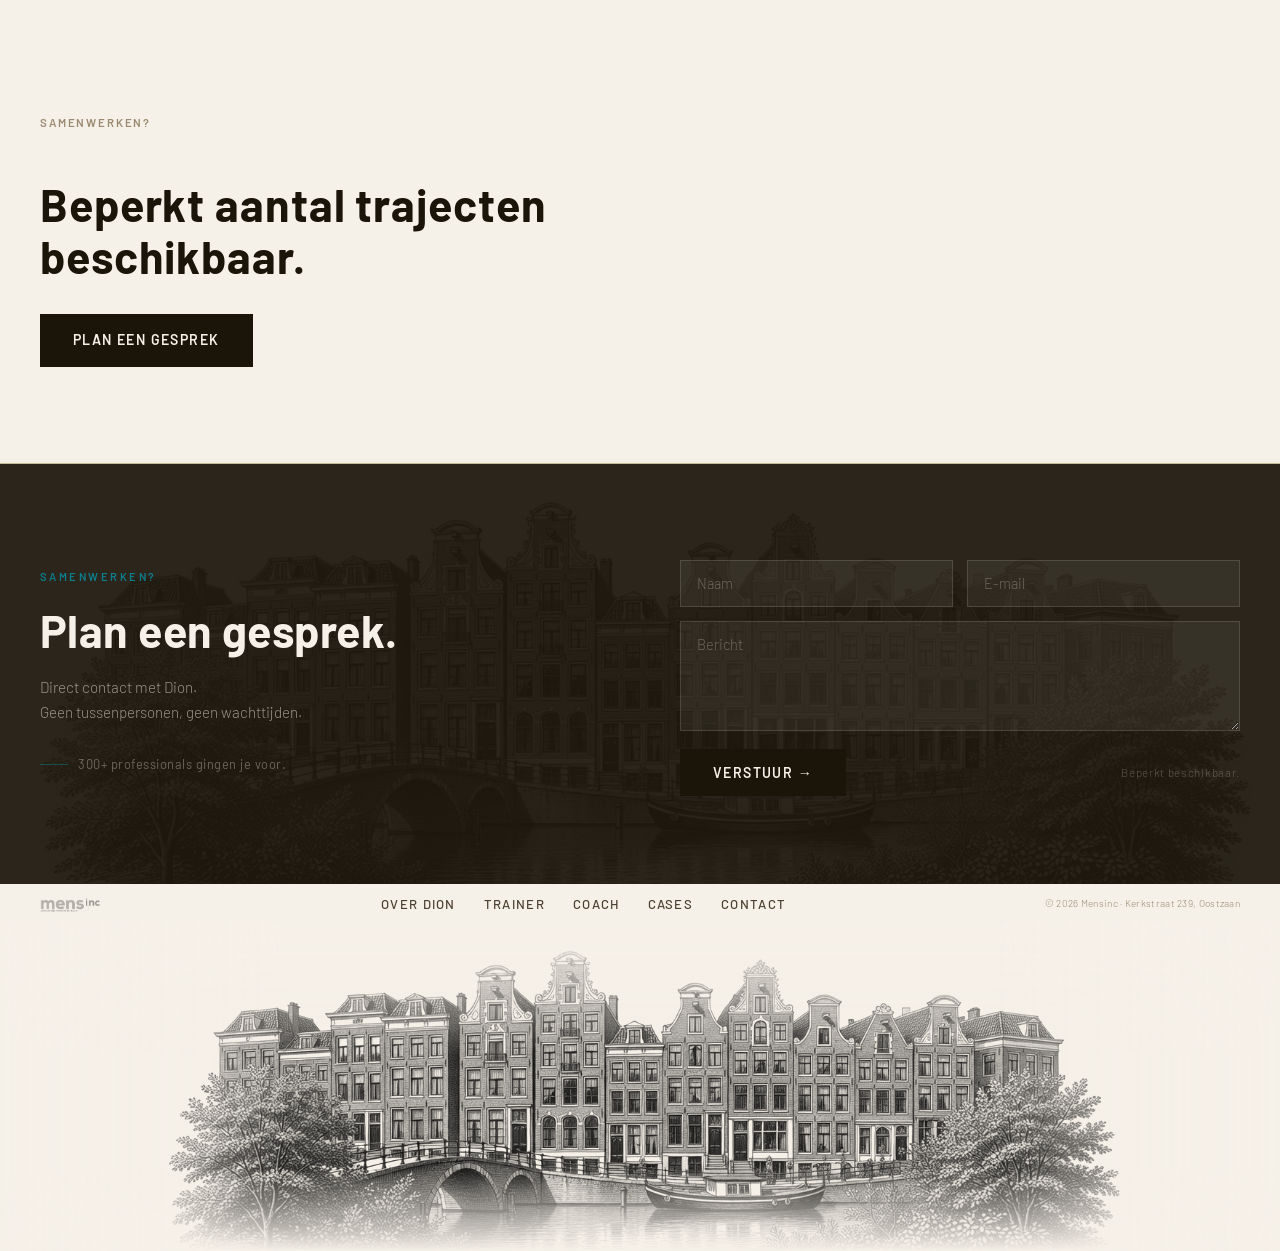
==== commit ba62aecb: "Add contact footer to all pages with Amsterdam skyline background - Dark section with skyline textur" ====
--- a/index.html
+++ b/index.html
@@ -1,4 +1,4 @@
-<!DOCTYPE html>
+﻿<!DOCTYPE html>
 <html lang="nl">
 <head>
   <meta charset="UTF-8">
@@ -312,7 +312,28 @@
 
   <!-- FOOTER -->
   <footer class="site-footer" role="contentinfo">
-    <div class="footer-nav-bar">
+  <!-- FOOTER CONTACT -->
+  <div class="footer-contact">
+    <div class="footer-contact__inner">
+      <div class="footer-contact__left">
+        <span class="footer-contact__label">Samenwerken?</span>
+        <h2 class="footer-contact__title">Plan een gesprek.</h2>
+        <p class="footer-contact__sub">Direct contact met Dion.<br>Geen tussenpersonen, geen wachttijden.</p>
+        <p class="footer-contact__proof">300+ professionals gingen je voor.</p>
+      </div>
+      <form class="footer-contact__form" action="contact.html">
+        <div class="footer-contact__form-row">
+          <input type="text" name="naam" placeholder="Naam" required>
+          <input type="email" name="email" placeholder="E-mail" required>
+        </div>
+        <textarea name="bericht" placeholder="Bericht" required></textarea>
+        <div class="footer-contact__form-footer">
+          <button type="submit" class="btn btn--filled">Verstuur →</button>
+          <span class="footer-contact__scarcity">Beperkt beschikbaar.</span>
+        </div>
+      </form>
+    </div>
+  </div>    <div class="footer-nav-bar">
       <a href="index.html" aria-label="Mensinc — startpagina">
         <img src="images/Logo_Mensic.png" alt="Mensinc" class="footer-logo-img">
       </a>
--- a/css/footer.css
+++ b/css/footer.css
@@ -115,8 +115,176 @@
   mix-blend-mode: multiply;
 }
 
+/* =========================================================
+   FOOTER CONTACT SECTION
+   ========================================================= */
+.footer-contact {
+  position: relative;
+  overflow: hidden;
+  background: var(--ink);
+  padding: 96px 0 88px;
+}
+
+/* Amsterdam skyline as subtle background texture */
+.footer-contact::before {
+  content: '';
+  position: absolute;
+  inset: 0;
+  background-image: url('../images/amsterdam-skyline.jpg');
+  background-size: cover;
+  background-position: center 65%;
+  filter: grayscale(100%) contrast(0.7);
+  opacity: 0.09;
+  pointer-events: none;
+}
+
+.footer-contact__inner {
+  position: relative;
+  z-index: 1;
+  max-width: var(--max-width);
+  margin: 0 auto;
+  padding: 0 40px;
+  display: grid;
+  grid-template-columns: 1fr 1fr;
+  gap: 80px;
+  align-items: start;
+}
+
+/* Left: copy */
+.footer-contact__left {
+  display: flex;
+  flex-direction: column;
+  gap: 20px;
+  padding-top: 8px;
+}
+
+.footer-contact__label {
+  font-size: 0.7rem;
+  font-weight: 600;
+  letter-spacing: 0.22em;
+  text-transform: uppercase;
+  color: var(--orange);
+}
+
+.footer-contact__title {
+  font-size: clamp(2rem, 3.5vw, 3rem);
+  font-weight: 700;
+  color: var(--cream);
+  line-height: 1.1;
+  letter-spacing: 0.01em;
+  margin: 0;
+}
+
+.footer-contact__sub {
+  font-size: 0.95rem;
+  font-weight: 300;
+  color: rgba(245, 240, 232, 0.55);
+  line-height: 1.65;
+  max-width: 30ch;
+}
+
+.footer-contact__proof {
+  display: flex;
+  align-items: center;
+  gap: 10px;
+  font-size: 0.8rem;
+  font-weight: 400;
+  color: rgba(245, 240, 232, 0.35);
+  letter-spacing: 0.04em;
+  margin-top: 8px;
+}
+
+.footer-contact__proof::before {
+  content: '';
+  display: inline-block;
+  width: 28px;
+  height: 1px;
+  background: var(--orange);
+  opacity: 0.5;
+  flex-shrink: 0;
+}
+
+/* Right: form */
+.footer-contact__form {
+  display: flex;
+  flex-direction: column;
+  gap: 14px;
+}
+
+.footer-contact__form input,
+.footer-contact__form textarea {
+  width: 100%;
+  background: rgba(245, 240, 232, 0.06);
+  border: 1px solid rgba(245, 240, 232, 0.14);
+  border-radius: 0;
+  color: var(--cream);
+  font-family: var(--font-body);
+  font-size: 0.9rem;
+  font-weight: 300;
+  padding: 14px 16px;
+  outline: none;
+  transition: border-color 0.2s var(--ease-smooth), background 0.2s var(--ease-smooth);
+  box-sizing: border-box;
+}
+
+.footer-contact__form input::placeholder,
+.footer-contact__form textarea::placeholder {
+  color: rgba(245, 240, 232, 0.3);
+}
+
+.footer-contact__form input:focus,
+.footer-contact__form textarea:focus {
+  border-color: var(--orange);
+  background: rgba(245, 240, 232, 0.1);
+}
+
+.footer-contact__form textarea {
+  resize: vertical;
+  min-height: 110px;
+}
+
+.footer-contact__form-row {
+  display: grid;
+  grid-template-columns: 1fr 1fr;
+  gap: 14px;
+}
+
+.footer-contact__form-footer {
+  display: flex;
+  align-items: center;
+  justify-content: space-between;
+  gap: 16px;
+  margin-top: 4px;
+}
+
+.footer-contact__scarcity {
+  font-size: 0.72rem;
+  font-weight: 300;
+  color: rgba(245, 240, 232, 0.28);
+  letter-spacing: 0.06em;
+}
+
 /* ---- Responsive ---- */
 @media (max-width: 768px) {
+  .footer-contact {
+    padding: 64px 0 56px;
+  }
+
+  .footer-contact__inner {
+    grid-template-columns: 1fr;
+    gap: 40px;
+    padding: 0 24px;
+  }
+
+  .footer-contact__form-row {
+    grid-template-columns: 1fr;
+  }
+
+  .footer-contact__form-footer {
+    flex-direction: column;
+    align-items: flex-start;
+  }
+
   .footer-nav-bar {
     flex-wrap: wrap;
     gap: 12px;
--- a/css/pages.css
+++ b/css/pages.css
@@ -70,7 +70,7 @@
 .page-hero__title {
   font-size: clamp(2.4rem, 5vw, 4.4rem);
   font-weight: 700;
-  color: var(--cream);
+  color: var(--orange);
   letter-spacing: 0.02em;
   line-height: 1.05;
   text-transform: uppercase;
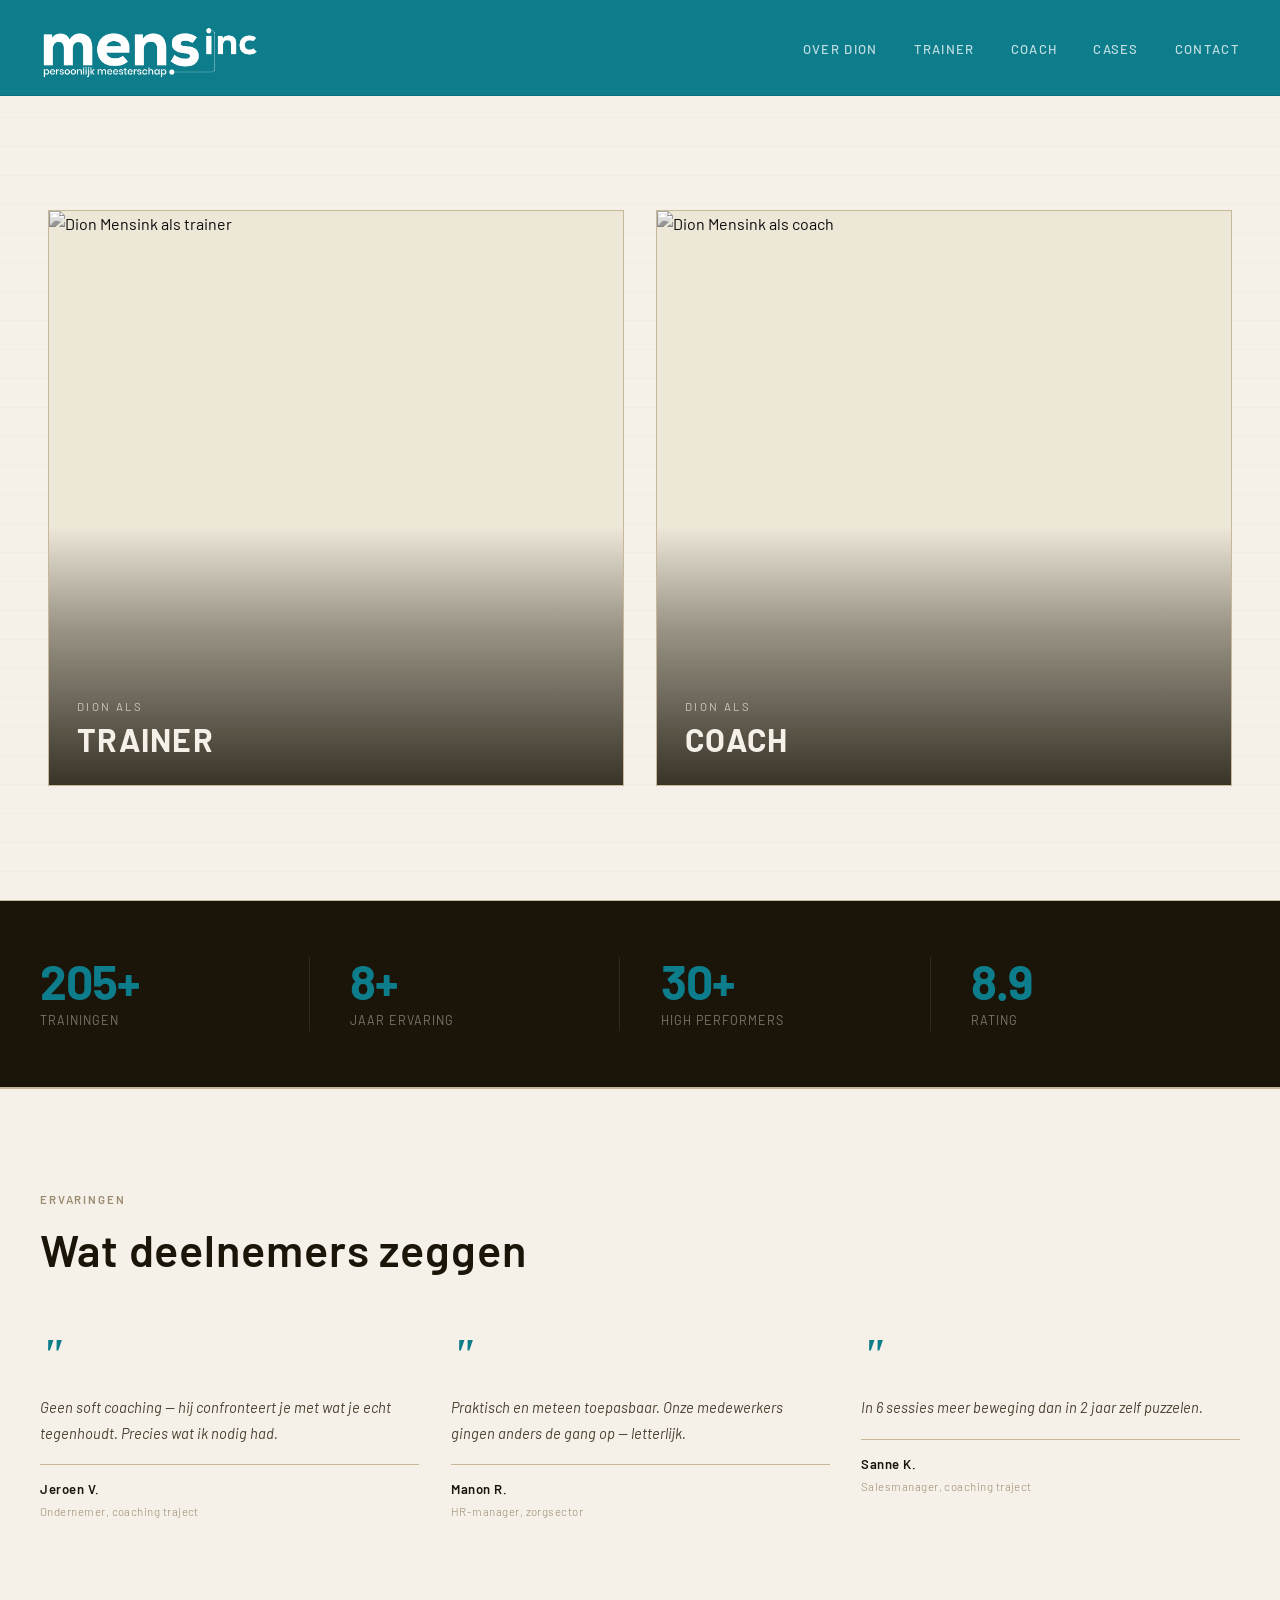
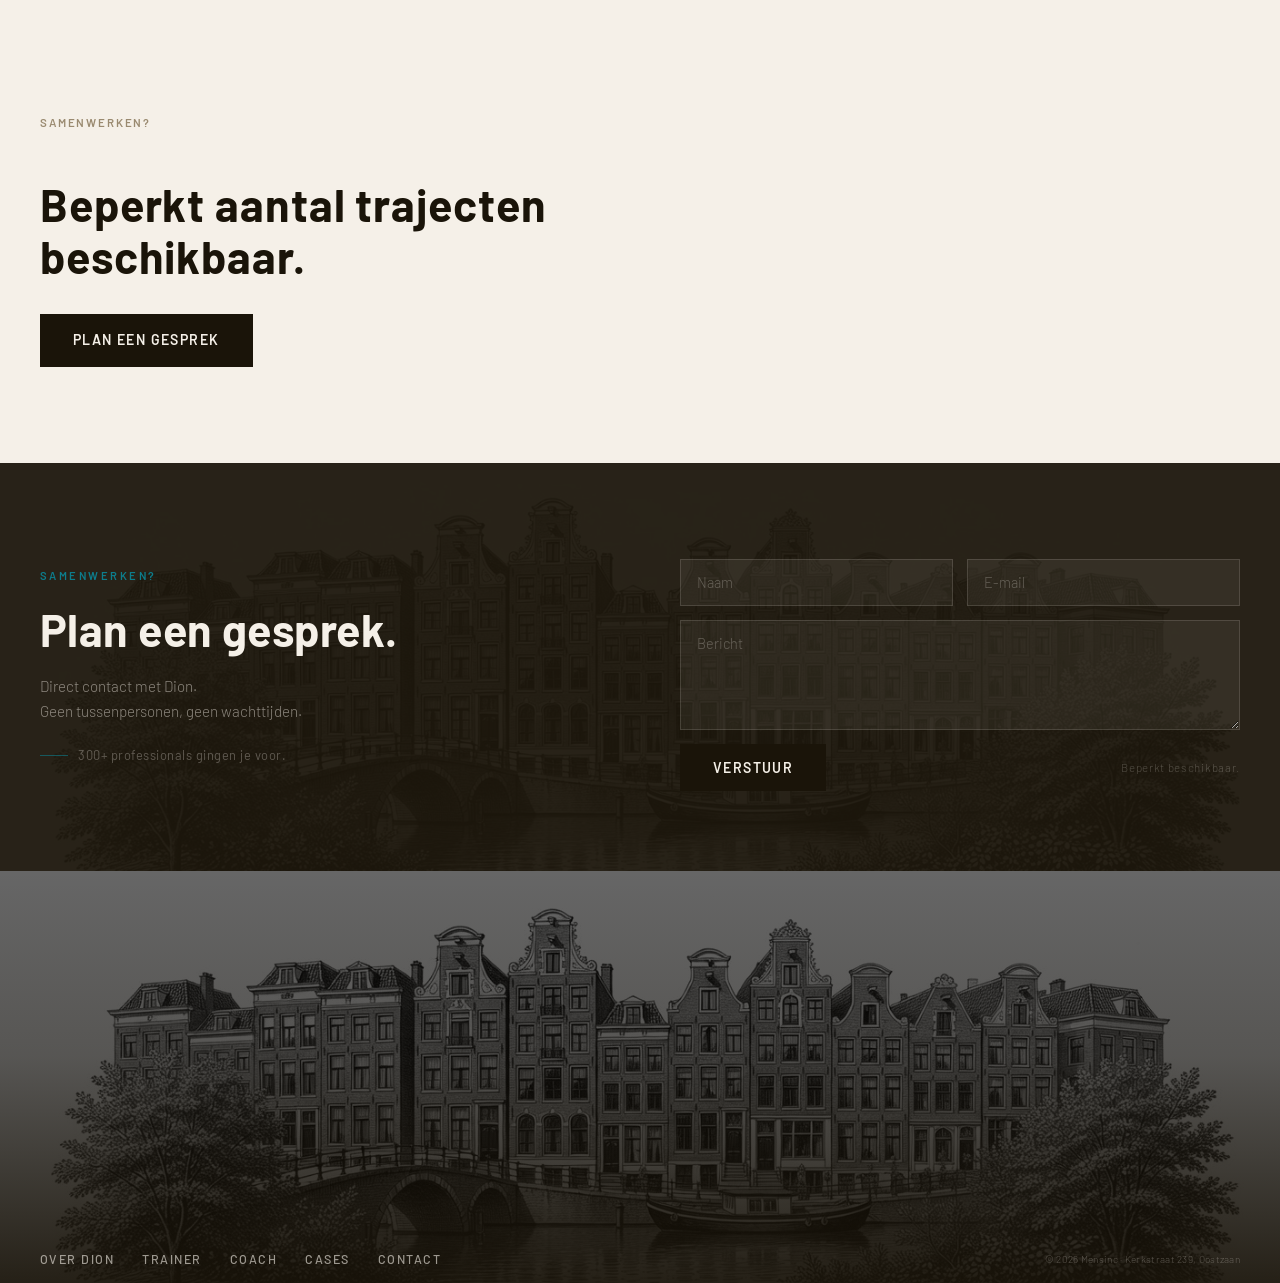
==== commit 02882ee1: "Unify footer: dark contact section + skyline with white nav links - site-footer background now full " ====
--- a/index.html
+++ b/index.html
@@ -312,42 +312,39 @@
 
   <!-- FOOTER -->
   <footer class="site-footer" role="contentinfo">
-  <!-- FOOTER CONTACT -->
-  <div class="footer-contact">
-    <div class="footer-contact__inner">
-      <div class="footer-contact__left">
-        <span class="footer-contact__label">Samenwerken?</span>
-        <h2 class="footer-contact__title">Plan een gesprek.</h2>
-        <p class="footer-contact__sub">Direct contact met Dion.<br>Geen tussenpersonen, geen wachttijden.</p>
-        <p class="footer-contact__proof">300+ professionals gingen je voor.</p>
-      </div>
-      <form class="footer-contact__form" action="contact.html">
-        <div class="footer-contact__form-row">
-          <input type="text" name="naam" placeholder="Naam" required>
-          <input type="email" name="email" placeholder="E-mail" required>
-        </div>
-        <textarea name="bericht" placeholder="Bericht" required></textarea>
-        <div class="footer-contact__form-footer">
-          <button type="submit" class="btn btn--filled">Verstuur →</button>
-          <span class="footer-contact__scarcity">Beperkt beschikbaar.</span>
-        </div>
-      </form>
+    <div class="footer-contact">
+      <div class="footer-contact__inner">
+        <div class="footer-contact__left">
+          <span class="footer-contact__label">Samenwerken?</span>
+          <h2 class="footer-contact__title">Plan een gesprek.</h2>
+          <p class="footer-contact__sub">Direct contact met Dion.<br>Geen tussenpersonen, geen wachttijden.</p>
+          <p class="footer-contact__proof">300+ professionals gingen je voor.</p>
+        </div>
+        <form class="footer-contact__form" action="contact.html">
+          <div class="footer-contact__form-row">
+            <input type="text" name="naam" placeholder="Naam" required>
+            <input type="email" name="email" placeholder="E-mail" required>
+          </div>
+          <textarea name="bericht" placeholder="Bericht" required></textarea>
+          <div class="footer-contact__form-footer">
+            <button type="submit" class="btn btn--filled">Verstuur</button>
+            <span class="footer-contact__scarcity">Beperkt beschikbaar.</span>
+          </div>
+        </form>
+      </div>
     </div>
-  </div>    <div class="footer-nav-bar">
-      <a href="index.html" aria-label="Mensinc — startpagina">
-        <img src="images/Logo_Mensic.png" alt="Mensinc" class="footer-logo-img">
-      </a>
-      <nav class="footer-links" aria-label="Footer navigatie">
-        <a href="over.html">Over Dion</a>
-        <a href="trainer.html">Trainer</a>
-        <a href="coach.html">Coach</a>
-        <a href="cases.html">Cases</a>
-        <a href="contact.html">Contact</a>
-      </nav>
-      <span class="footer-copy">© 2026 Mensinc · Kerkstraat 239, Oostzaan</span>
-    </div>
-    <div class="footer-skyline">
-      <img src="images/amsterdam-skyline.jpg" alt="Amsterdam grachtenhuizen — gravure illustratie" loading="lazy">
+    <div class="footer-skyline-bar">
+      <img src="images/amsterdam-skyline.jpg" alt="Amsterdam" loading="lazy">
+      <div class="footer-nav-overlay">
+        <nav class="footer-links" aria-label="Footer navigatie">
+          <a href="over.html">Over Dion</a>
+          <a href="trainer.html">Trainer</a>
+          <a href="coach.html">Coach</a>
+          <a href="cases.html">Cases</a>
+          <a href="contact.html">Contact</a>
+        </nav>
+        <span class="footer-copy">© 2026 Mensinc · Kerkstraat 239, Oostzaan</span>
+      </div>
     </div>
   </footer>
 
--- a/css/footer.css
+++ b/css/footer.css
@@ -5,136 +5,28 @@
    ========================================================= */
 
 .site-footer {
-  background: var(--cream);
-  border-top: 1px solid var(--ink-faint);
-  overflow: hidden;
-}
-
-/* ---- Nav bar: logo + links + copyright ---- */
-.footer-nav-bar {
-  display: flex;
-  align-items: center;
-  justify-content: space-between;
-  padding: 10px 40px 6px;
-  gap: 24px;
-}
-
-.footer-logo-img {
-  height: 20px;
-  width: auto;
-  filter: grayscale(1) contrast(0.9) brightness(1.2);
-  mix-blend-mode: multiply;
-  opacity: 0.45;
-  transition: opacity 0.2s var(--ease-smooth);
-  flex-shrink: 0;
-}
-
-.footer-logo-img:hover {
-  opacity: 0.8;
-}
-
-.footer-links {
-  display: flex;
-  gap: 28px;
-  flex-wrap: wrap;
-}
-
-.footer-links a {
-  font-size: 0.82rem;
-  font-weight: 500;
-  letter-spacing: 0.1em;
-  text-transform: uppercase;
-  color: var(--ink-mid);
-  text-decoration: none;
-  position: relative;
-  transition: color 0.2s var(--ease-smooth);
-  white-space: nowrap;
-}
-
-.footer-links a::after {
-  content: '';
-  position: absolute;
-  bottom: -3px;
-  left: 0;
-  right: 0;
-  height: 1.5px;
-  background: var(--orange);
-  transform: scaleX(0);
-  transform-origin: left center;
-  transition: transform 0.25s var(--ease-smooth);
-  will-change: transform;
-}
-
-.footer-links a:hover {
-  color: var(--orange);
-}
-
-.footer-links a:hover::after {
-  transform: scaleX(1);
-}
-
-.footer-copy {
-  font-size: 0.62rem;
-  font-weight: 300;
-  color: var(--ink-light);
-  letter-spacing: 0.03em;
-  white-space: nowrap;
-  flex-shrink: 0;
-}
-
-/* ---- Skyline: 80% wide, proportional height, no crop ---- */
-.footer-skyline {
-  position: relative;
-  width: 100%;
-  display: flex;
-  justify-content: center;
-  line-height: 0;
-}
-
-/* Four-sided fade: left, right, top, bottom all dissolve into cream */
-.footer-skyline::before {
-  content: '';
-  position: absolute;
-  inset: 0;
-  background:
-    linear-gradient(to right,  var(--cream) 0%, transparent 22%),
-    linear-gradient(to left,   var(--cream) 0%, transparent 22%),
-    linear-gradient(to bottom, var(--cream) 0%, transparent 40%),
-    linear-gradient(to top,    var(--cream) 0%, transparent 25%);
-  pointer-events: none;
-  z-index: 1;
-}
-
-.footer-skyline img {
-  width: 80%;
-  height: auto;
-  display: block;
-  /* brightness(1.08) lifts the image slightly so multiply blends the
-     warm-white background into cream without a visible edge */
-  filter: grayscale(100%) contrast(1.0) brightness(1.08);
-  mix-blend-mode: multiply;
+  background: var(--ink);
 }
 
 /* =========================================================
-   FOOTER CONTACT SECTION
+   CONTACT SECTION
    ========================================================= */
 .footer-contact {
   position: relative;
   overflow: hidden;
-  background: var(--ink);
-  padding: 96px 0 88px;
-}
-
-/* Amsterdam skyline as subtle background texture */
+  padding: 96px 0 80px;
+}
+
+/* Subtle skyline texture behind the form */
 .footer-contact::before {
   content: '';
   position: absolute;
   inset: 0;
   background-image: url('../images/amsterdam-skyline.jpg');
   background-size: cover;
-  background-position: center 65%;
-  filter: grayscale(100%) contrast(0.7);
-  opacity: 0.09;
+  background-position: center 60%;
+  filter: grayscale(100%) contrast(0.8);
+  opacity: 0.07;
   pointer-events: none;
 }
 
@@ -178,7 +70,7 @@
 .footer-contact__sub {
   font-size: 0.95rem;
   font-weight: 300;
-  color: rgba(245, 240, 232, 0.55);
+  color: rgba(245, 240, 232, 0.5);
   line-height: 1.65;
   max-width: 30ch;
 }
@@ -189,9 +81,8 @@
   gap: 10px;
   font-size: 0.8rem;
   font-weight: 400;
-  color: rgba(245, 240, 232, 0.35);
+  color: rgba(245, 240, 232, 0.3);
   letter-spacing: 0.04em;
-  margin-top: 8px;
 }
 
 .footer-contact__proof::before {
@@ -200,7 +91,7 @@
   width: 28px;
   height: 1px;
   background: var(--orange);
-  opacity: 0.5;
+  opacity: 0.6;
   flex-shrink: 0;
 }
 
@@ -216,7 +107,6 @@
   width: 100%;
   background: rgba(245, 240, 232, 0.06);
   border: 1px solid rgba(245, 240, 232, 0.14);
-  border-radius: 0;
   color: var(--cream);
   font-family: var(--font-body);
   font-size: 0.9rem;
@@ -225,11 +115,13 @@
   outline: none;
   transition: border-color 0.2s var(--ease-smooth), background 0.2s var(--ease-smooth);
   box-sizing: border-box;
+  border-radius: 0;
+  -webkit-appearance: none;
 }
 
 .footer-contact__form input::placeholder,
 .footer-contact__form textarea::placeholder {
-  color: rgba(245, 240, 232, 0.3);
+  color: rgba(245, 240, 232, 0.28);
 }
 
 .footer-contact__form input:focus,
@@ -254,14 +146,73 @@
   align-items: center;
   justify-content: space-between;
   gap: 16px;
-  margin-top: 4px;
+  flex-wrap: wrap;
 }
 
 .footer-contact__scarcity {
   font-size: 0.72rem;
   font-weight: 300;
-  color: rgba(245, 240, 232, 0.28);
+  color: rgba(245, 240, 232, 0.25);
   letter-spacing: 0.06em;
+}
+
+/* =========================================================
+   SKYLINE BAR — Amsterdam skyline + white nav links
+   ========================================================= */
+.footer-skyline-bar {
+  position: relative;
+  overflow: hidden;
+  line-height: 0;
+}
+
+.footer-skyline-bar img {
+  width: 100%;
+  display: block;
+  filter: grayscale(100%) contrast(1.1) brightness(0.4);
+}
+
+.footer-nav-overlay {
+  position: absolute;
+  inset: 0;
+  display: flex;
+  align-items: flex-end;
+  padding: 0 40px 24px;
+  justify-content: space-between;
+  background: linear-gradient(
+    to top,
+    rgba(26, 20, 9, 0.85) 0%,
+    rgba(26, 20, 9, 0.2) 55%,
+    transparent 100%
+  );
+}
+
+.footer-nav-overlay .footer-links {
+  display: flex;
+  gap: 28px;
+  flex-wrap: wrap;
+}
+
+.footer-nav-overlay .footer-links a {
+  font-size: 0.78rem;
+  font-weight: 500;
+  letter-spacing: 0.12em;
+  text-transform: uppercase;
+  color: rgba(245, 240, 232, 0.6);
+  text-decoration: none;
+  transition: color 0.2s var(--ease-smooth);
+  white-space: nowrap;
+}
+
+.footer-nav-overlay .footer-links a:hover {
+  color: var(--cream);
+}
+
+.footer-nav-overlay .footer-copy {
+  font-size: 0.62rem;
+  font-weight: 300;
+  color: rgba(245, 240, 232, 0.3);
+  letter-spacing: 0.03em;
+  white-space: nowrap;
 }
 
 /* ---- Responsive ---- */
@@ -285,13 +236,14 @@
     align-items: flex-start;
   }
 
-  .footer-nav-bar {
-    flex-wrap: wrap;
+  .footer-nav-overlay {
+    padding: 0 24px 20px;
+    flex-direction: column;
+    align-items: flex-start;
     gap: 12px;
-    padding: 14px 24px;
-  }
-
-  .footer-copy {
-    width: 100%;
-  }
-}
+  }
+
+  .footer-nav-overlay .footer-links {
+    gap: 16px;
+  }
+}
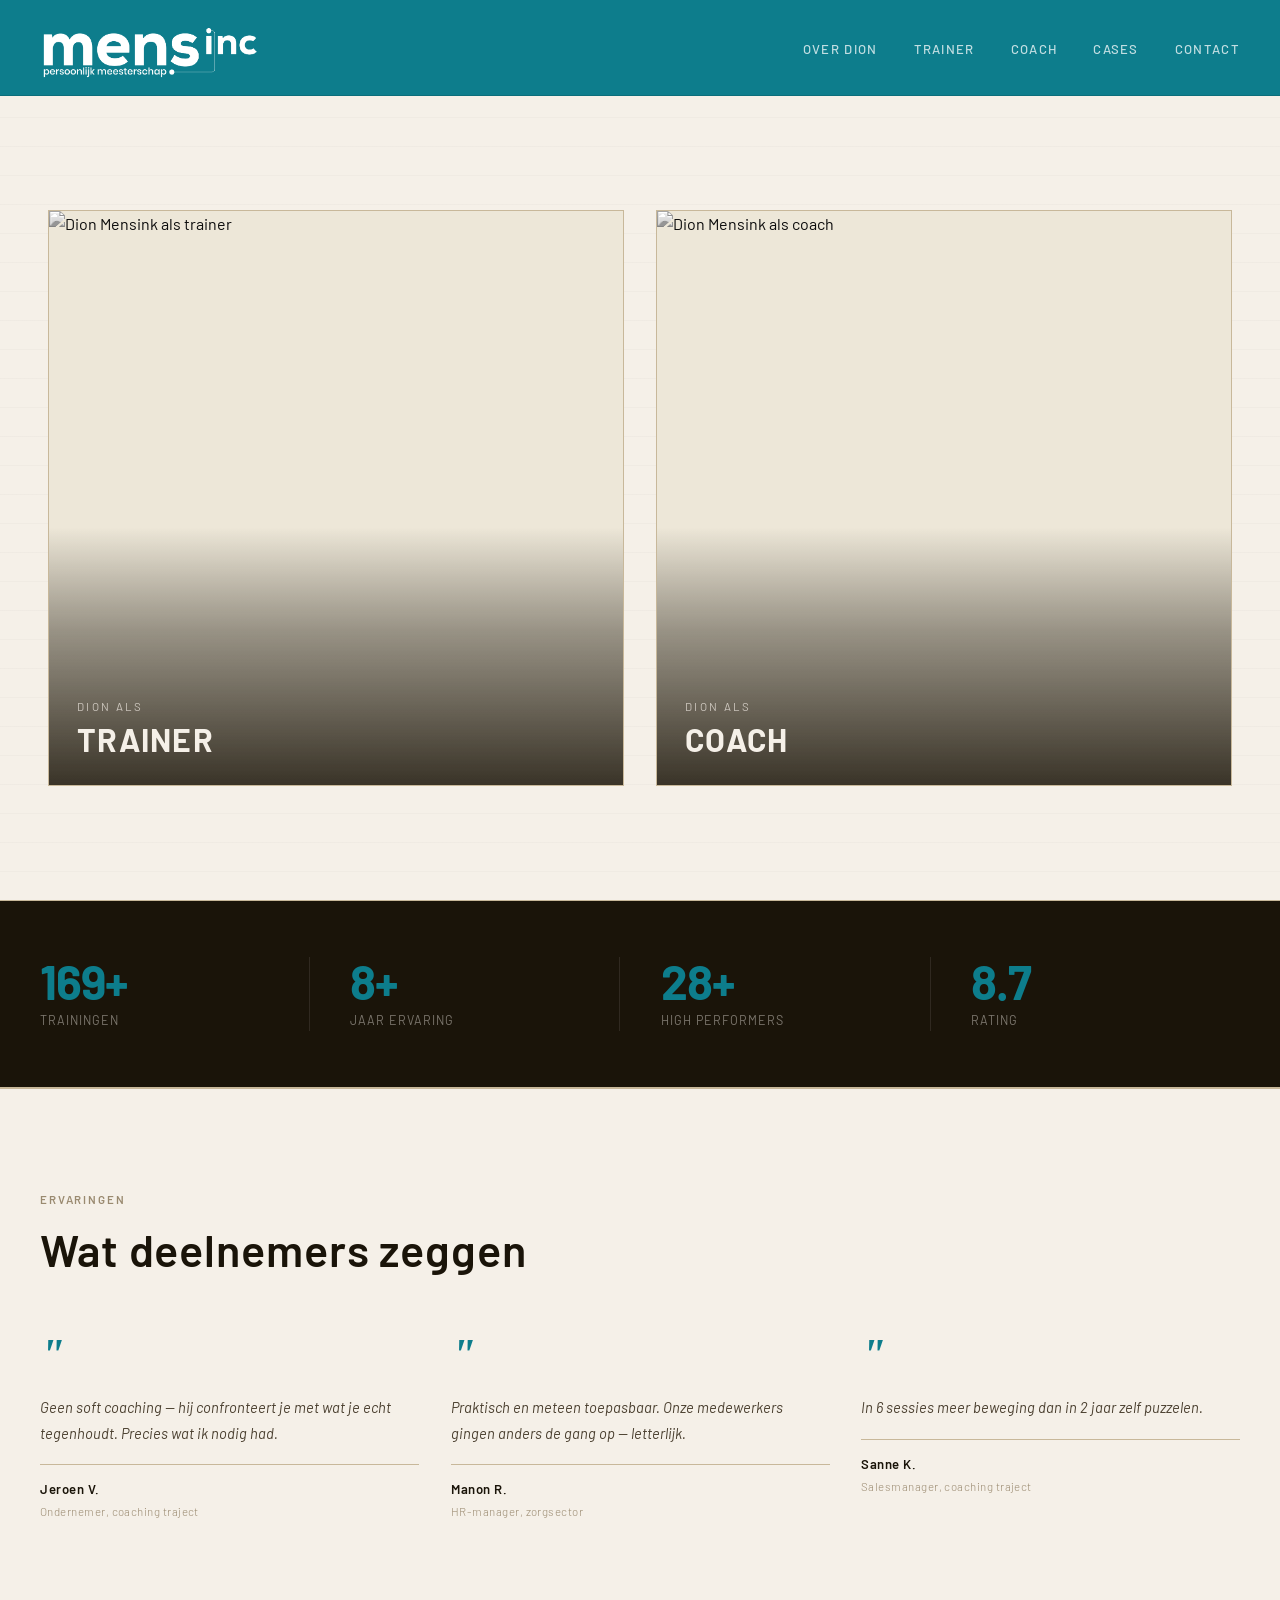
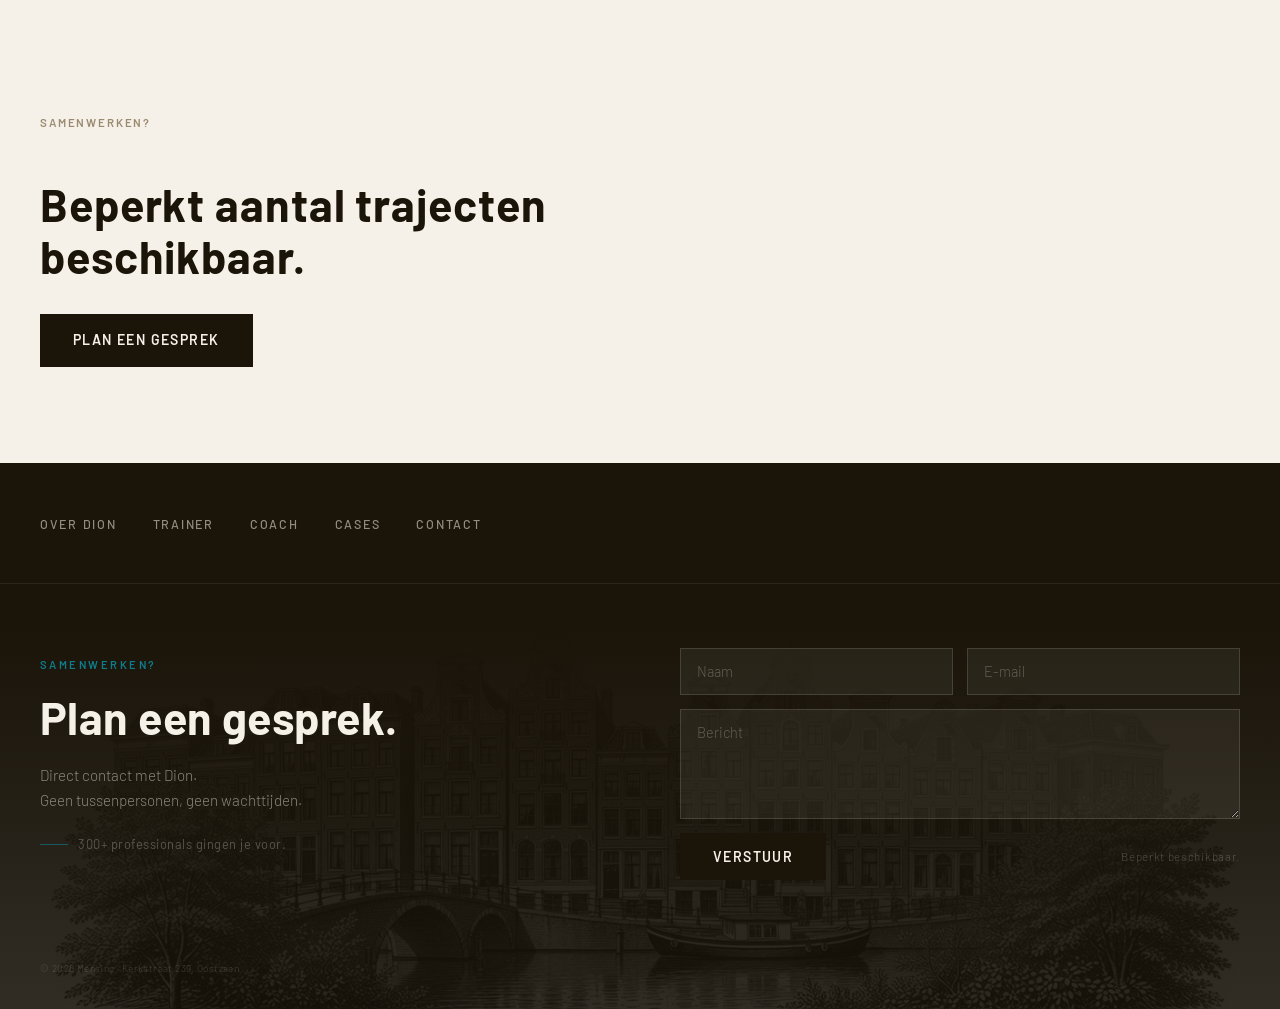
==== commit 66484681: "Clean footer: nav links above form, skyline as background, no separate bar - One footer section: dar" ====
--- a/index.html
+++ b/index.html
@@ -313,6 +313,14 @@
   <!-- FOOTER -->
   <footer class="site-footer" role="contentinfo">
     <div class="footer-contact">
+      <img src="images/amsterdam-skyline.jpg" class="footer-contact__skyline" alt="" loading="lazy">
+      <nav class="footer-contact__nav" aria-label="Footer navigatie">
+        <a href="over.html">Over Dion</a>
+        <a href="trainer.html">Trainer</a>
+        <a href="coach.html">Coach</a>
+        <a href="cases.html">Cases</a>
+        <a href="contact.html">Contact</a>
+      </nav>
       <div class="footer-contact__inner">
         <div class="footer-contact__left">
           <span class="footer-contact__label">Samenwerken?</span>
@@ -332,19 +340,7 @@
           </div>
         </form>
       </div>
-    </div>
-    <div class="footer-skyline-bar">
-      <img src="images/amsterdam-skyline.jpg" alt="Amsterdam" loading="lazy">
-      <div class="footer-nav-overlay">
-        <nav class="footer-links" aria-label="Footer navigatie">
-          <a href="over.html">Over Dion</a>
-          <a href="trainer.html">Trainer</a>
-          <a href="coach.html">Coach</a>
-          <a href="cases.html">Cases</a>
-          <a href="contact.html">Contact</a>
-        </nav>
-        <span class="footer-copy">© 2026 Mensinc · Kerkstraat 239, Oostzaan</span>
-      </div>
+      <p class="footer-contact__copy">© 2026 Mensinc · Kerkstraat 239, Oostzaan</p>
     </div>
   </footer>
 
--- a/css/footer.css
+++ b/css/footer.css
@@ -1,5 +1,3 @@
-@import url('https://fonts.googleapis.com/css2?family=Caveat:wght@400&display=swap');
-
 /* =========================================================
    FOOTER.CSS
    ========================================================= */
@@ -9,33 +7,77 @@
 }
 
 /* =========================================================
-   CONTACT SECTION
+   FOOTER CONTACT — the entire footer
    ========================================================= */
 .footer-contact {
   position: relative;
   overflow: hidden;
-  padding: 96px 0 80px;
-}
-
-/* Subtle skyline texture behind the form */
+  background: var(--ink);
+}
+
+/* Amsterdam skyline pinned to the bottom */
+.footer-contact__skyline {
+  position: absolute;
+  bottom: 0;
+  left: 0;
+  width: 100%;
+  display: block;
+  filter: grayscale(100%) contrast(1.1) brightness(0.4);
+  pointer-events: none;
+  z-index: 0;
+}
+
+/* Dark gradient so skyline fades into ink above */
 .footer-contact::before {
   content: '';
   position: absolute;
   inset: 0;
-  background-image: url('../images/amsterdam-skyline.jpg');
-  background-size: cover;
-  background-position: center 60%;
-  filter: grayscale(100%) contrast(0.8);
-  opacity: 0.07;
+  background: linear-gradient(to bottom, var(--ink) 30%, rgba(26,20,9,0.7) 100%);
+  z-index: 1;
   pointer-events: none;
 }
 
-.footer-contact__inner {
+/* Everything above the image */
+.footer-contact__nav,
+.footer-contact__inner,
+.footer-contact__copy {
   position: relative;
-  z-index: 1;
+  z-index: 2;
+}
+
+/* ---- Nav links row (above form) ---- */
+.footer-contact__nav {
   max-width: var(--max-width);
   margin: 0 auto;
-  padding: 0 40px;
+  padding: 52px 40px 48px;
+  display: flex;
+  gap: 36px;
+  align-items: center;
+  flex-wrap: wrap;
+  border-bottom: 1px solid rgba(245, 240, 232, 0.08);
+}
+
+.footer-contact__nav a {
+  font-family: var(--font-body);
+  font-size: 0.78rem;
+  font-weight: 500;
+  letter-spacing: 0.14em;
+  text-transform: uppercase;
+  color: rgba(245, 240, 232, 0.55);
+  text-decoration: none;
+  transition: color 0.2s var(--ease-smooth);
+  white-space: nowrap;
+}
+
+.footer-contact__nav a:hover {
+  color: var(--cream);
+}
+
+/* ---- Form grid ---- */
+.footer-contact__inner {
+  max-width: var(--max-width);
+  margin: 0 auto;
+  padding: 64px 40px 80px;
   display: grid;
   grid-template-columns: 1fr 1fr;
   gap: 80px;
@@ -81,7 +123,7 @@
   gap: 10px;
   font-size: 0.8rem;
   font-weight: 400;
-  color: rgba(245, 240, 232, 0.3);
+  color: rgba(245, 240, 232, 0.28);
   letter-spacing: 0.04em;
 }
 
@@ -156,75 +198,28 @@
   letter-spacing: 0.06em;
 }
 
-/* =========================================================
-   SKYLINE BAR — Amsterdam skyline + white nav links
-   ========================================================= */
-.footer-skyline-bar {
-  position: relative;
-  overflow: hidden;
-  line-height: 0;
-}
-
-.footer-skyline-bar img {
-  width: 100%;
-  display: block;
-  filter: grayscale(100%) contrast(1.1) brightness(0.4);
-}
-
-.footer-nav-overlay {
-  position: absolute;
-  inset: 0;
-  display: flex;
-  align-items: flex-end;
-  padding: 0 40px 24px;
-  justify-content: space-between;
-  background: linear-gradient(
-    to top,
-    rgba(26, 20, 9, 0.85) 0%,
-    rgba(26, 20, 9, 0.2) 55%,
-    transparent 100%
-  );
-}
-
-.footer-nav-overlay .footer-links {
-  display: flex;
-  gap: 28px;
-  flex-wrap: wrap;
-}
-
-.footer-nav-overlay .footer-links a {
-  font-size: 0.78rem;
-  font-weight: 500;
-  letter-spacing: 0.12em;
-  text-transform: uppercase;
-  color: rgba(245, 240, 232, 0.6);
-  text-decoration: none;
-  transition: color 0.2s var(--ease-smooth);
-  white-space: nowrap;
-}
-
-.footer-nav-overlay .footer-links a:hover {
-  color: var(--cream);
-}
-
-.footer-nav-overlay .footer-copy {
+/* Copyright */
+.footer-contact__copy {
+  max-width: var(--max-width);
+  margin: 0 auto;
+  padding: 0 40px 32px;
   font-size: 0.62rem;
   font-weight: 300;
-  color: rgba(245, 240, 232, 0.3);
-  letter-spacing: 0.03em;
-  white-space: nowrap;
+  color: rgba(245, 240, 232, 0.2);
+  letter-spacing: 0.04em;
 }
 
 /* ---- Responsive ---- */
 @media (max-width: 768px) {
-  .footer-contact {
-    padding: 64px 0 56px;
+  .footer-contact__nav {
+    padding: 40px 24px 32px;
+    gap: 20px;
   }
 
   .footer-contact__inner {
     grid-template-columns: 1fr;
     gap: 40px;
-    padding: 0 24px;
+    padding: 48px 24px 64px;
   }
 
   .footer-contact__form-row {
@@ -236,14 +231,7 @@
     align-items: flex-start;
   }
 
-  .footer-nav-overlay {
-    padding: 0 24px 20px;
-    flex-direction: column;
-    align-items: flex-start;
-    gap: 12px;
-  }
-
-  .footer-nav-overlay .footer-links {
-    gap: 16px;
-  }
-}
+  .footer-contact__copy {
+    padding: 0 24px 28px;
+  }
+}
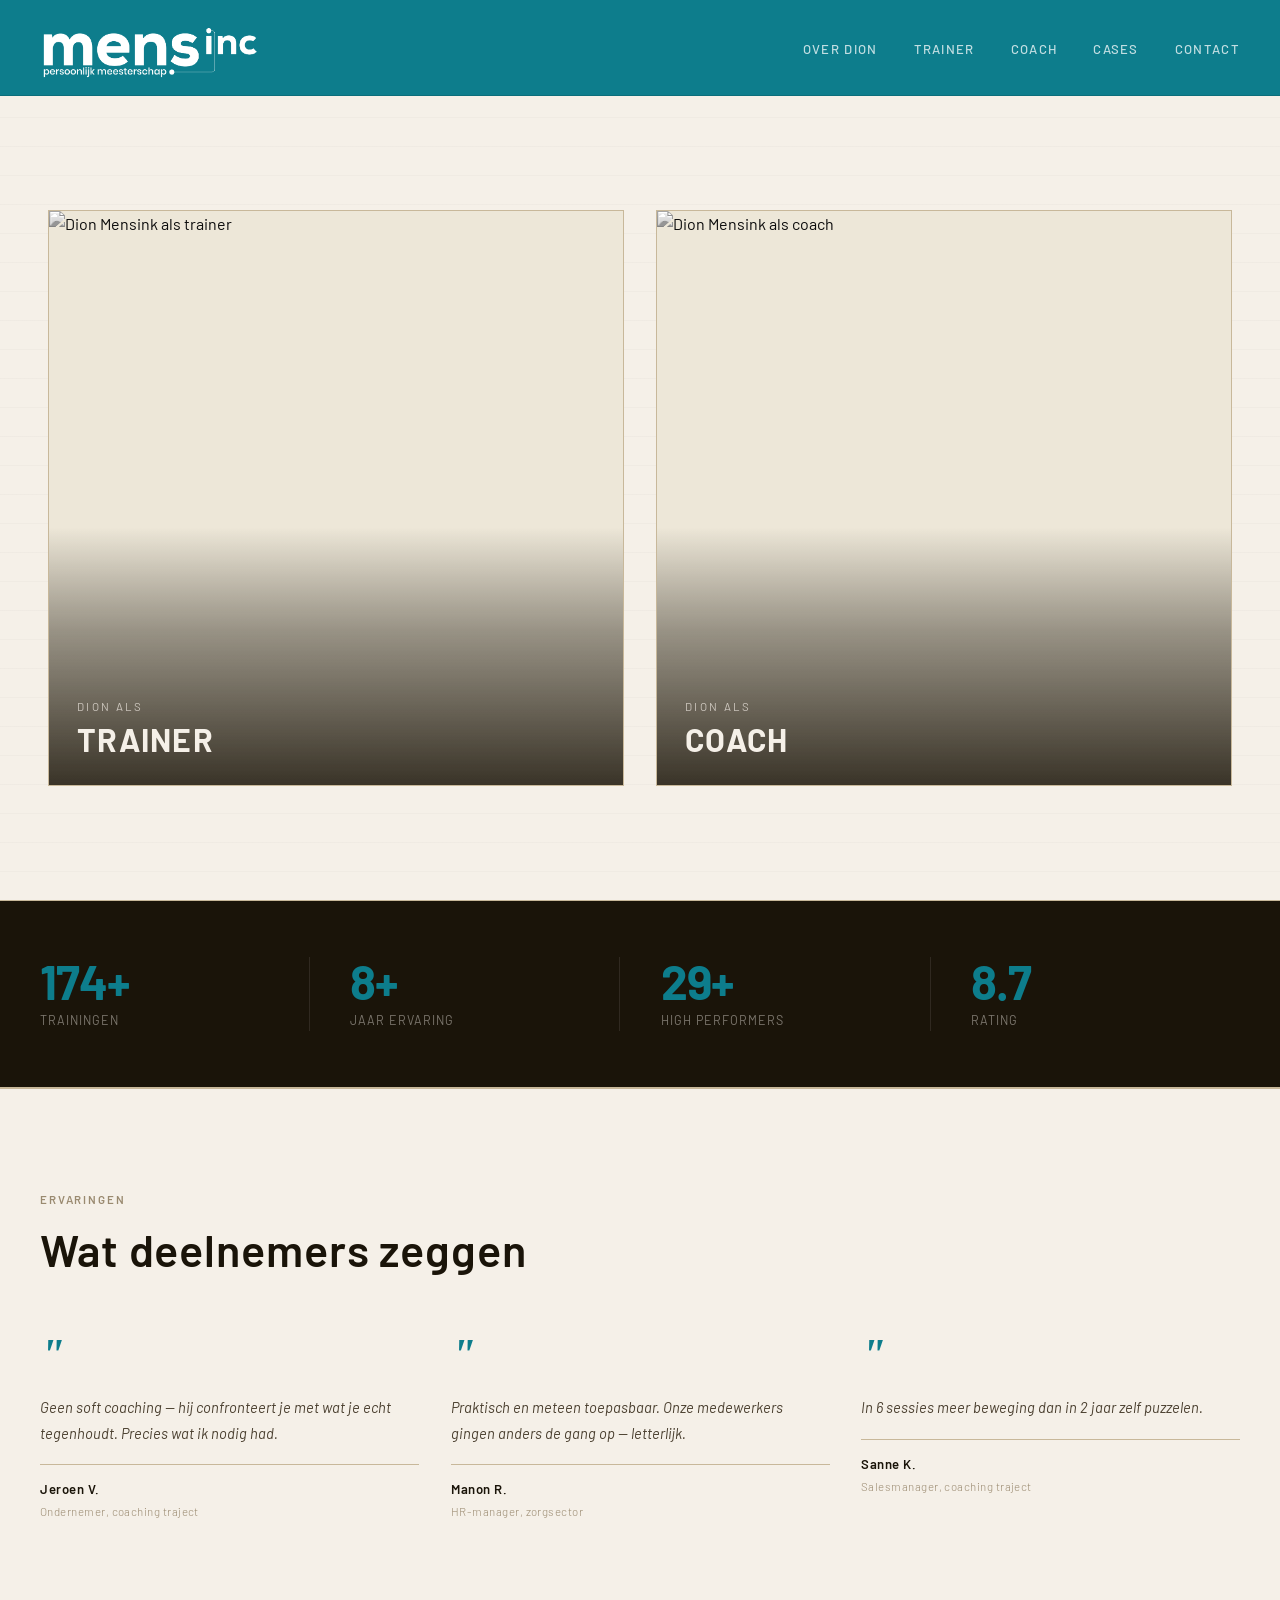
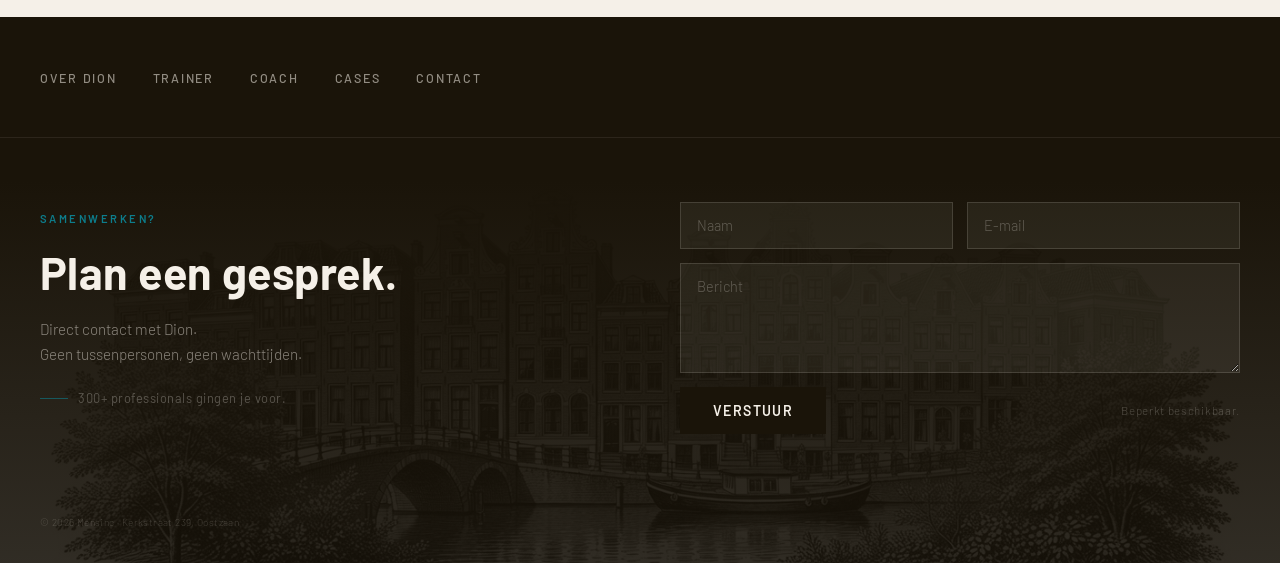
==== commit d30a2e72: "Remove CTA section from landing page Co-Authored-By: Claude Sonnet 4.6 <noreply@anthropic.com>" ====
--- a/index.html
+++ b/index.html
@@ -299,15 +299,6 @@
       </div>
     </section>
 
-    <!-- ④ CTA -->
-    <section class="page-cta" aria-label="Contact">
-      <div class="page-cta__inner">
-        <span class="label reveal">Samenwerken?</span>
-        <h2 class="page-cta__title reveal">Beperkt aantal trajecten beschikbaar.</h2>
-        <a class="btn btn--filled reveal" href="contact.html">Plan een gesprek</a>
-      </div>
-    </section>
-
   </main>
 
   <!-- FOOTER -->
--- a/css/pages.css
+++ b/css/pages.css
@@ -8,6 +8,7 @@
   position: relative;
   overflow: hidden;
   background: var(--ink);
+  margin-top: calc(-1 * var(--nav-height));
 }
 
 .page-hero--tall {
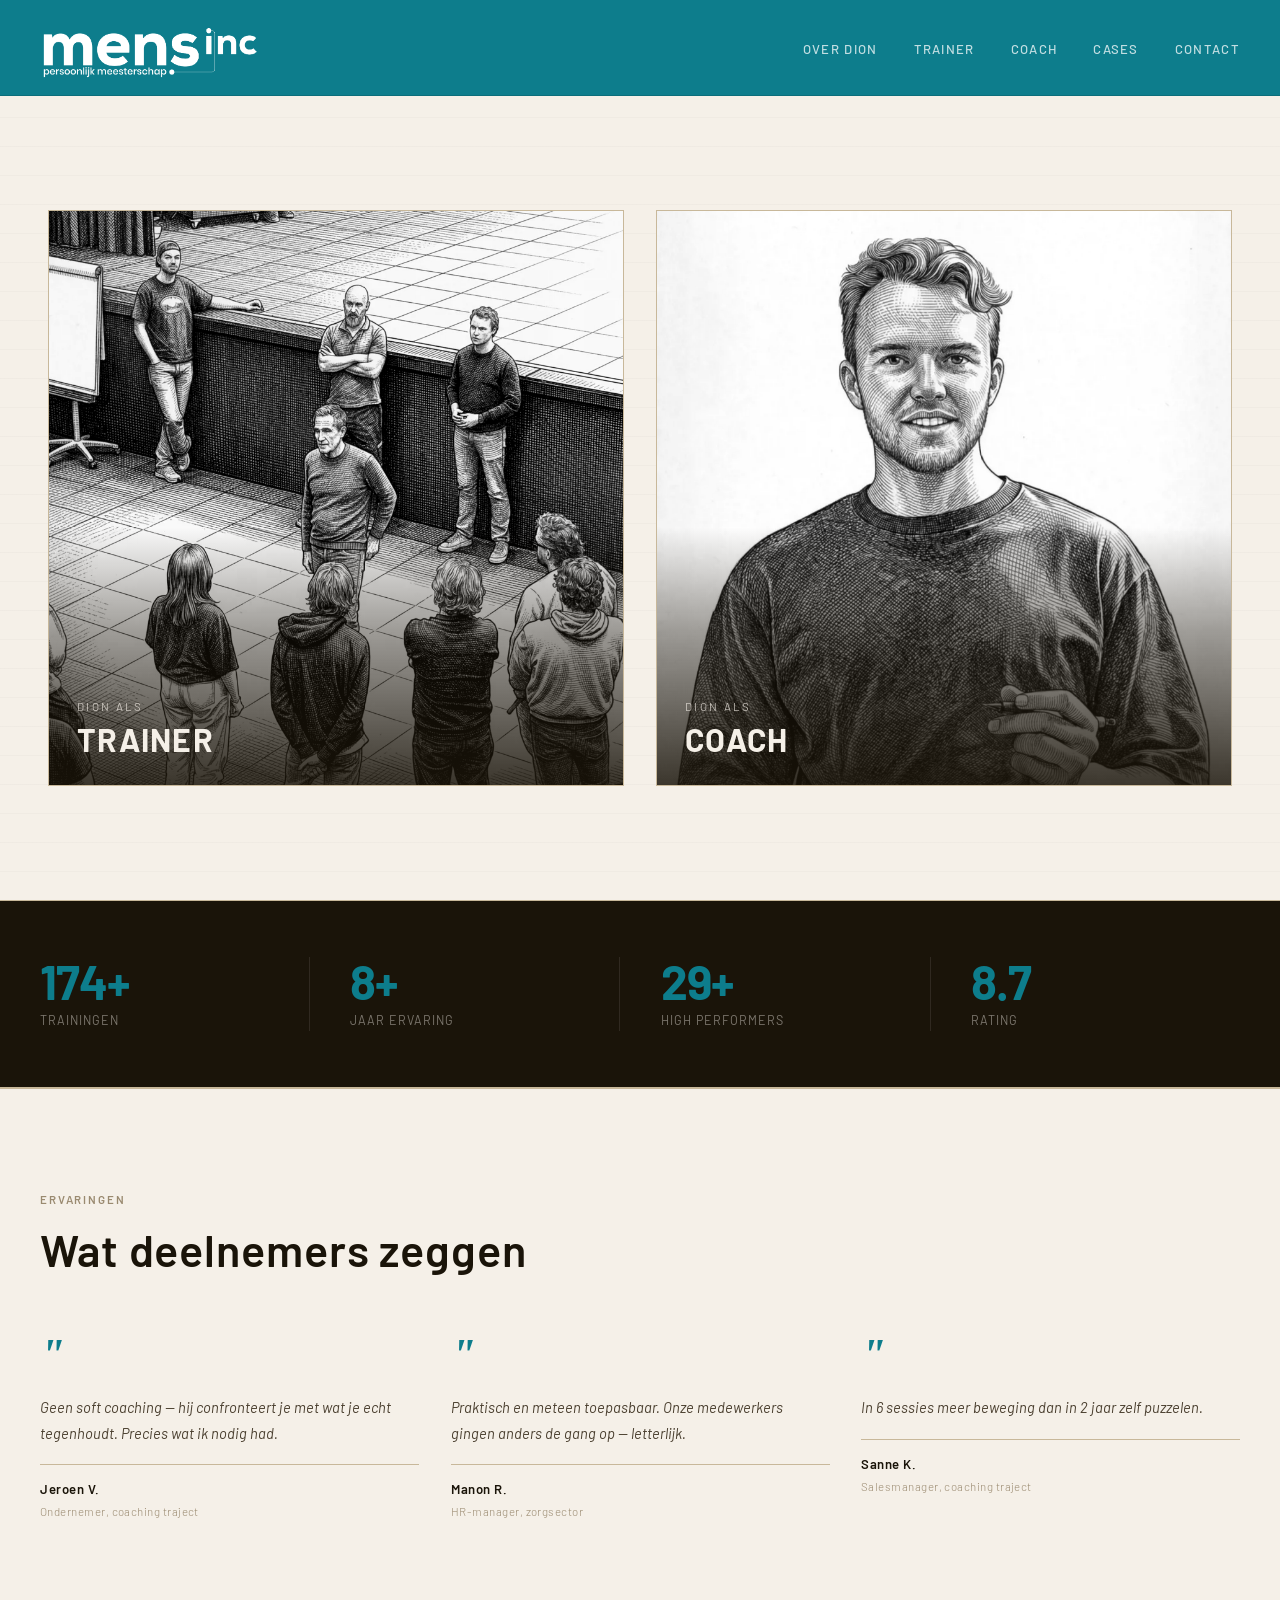
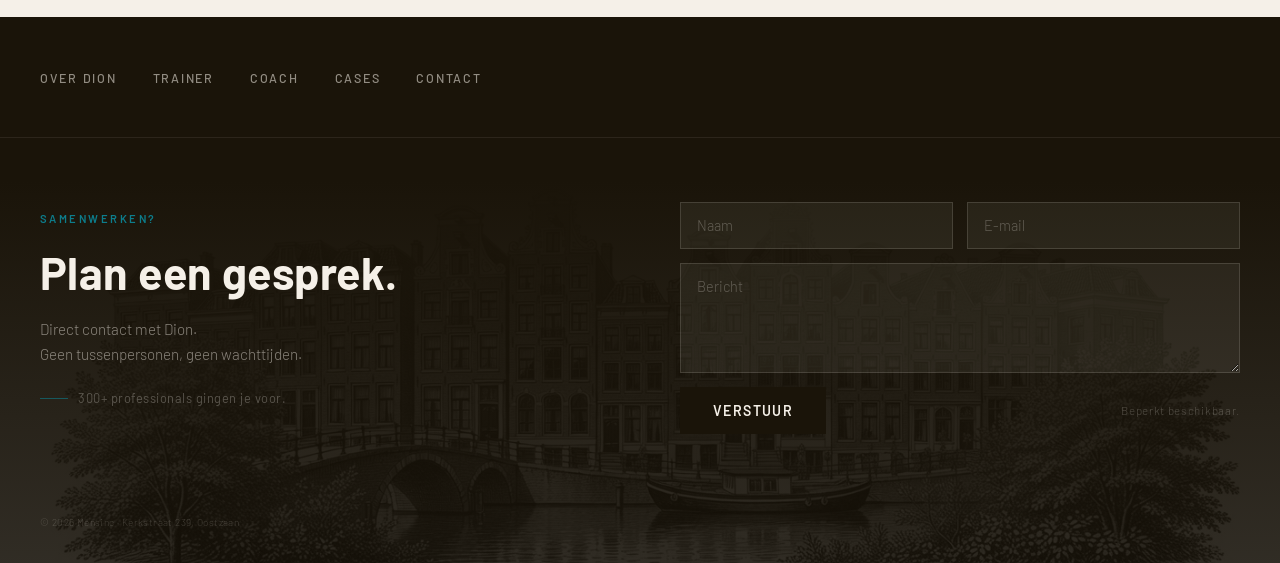
==== commit 24ba65d8: "Performance: WebP images, defer scripts, optimized fonts Images (before → after): - dion-trainer.png" ====
--- a/index.html
+++ b/index.html
@@ -8,6 +8,7 @@
 
   <link rel="preconnect" href="https://fonts.googleapis.com">
   <link rel="preconnect" href="https://fonts.gstatic.com" crossorigin>
+  <link rel="stylesheet" href="https://fonts.googleapis.com/css2?family=Barlow:wght@300;400;600;700&display=swap">
 
   <style>body { opacity: 0; }</style>
 
@@ -176,7 +177,10 @@
           <a class="card-container reveal" role="listitem" aria-label="Dion als Trainer" href="trainer.html">
             <div class="card-inner">
               <div class="card-front">
-                <img class="card-front__image" src="images/dion-trainer.png" alt="Dion Mensink als trainer" loading="eager">
+                <picture>
+                  <source srcset="images/dion-trainer-1x.webp 1x, images/dion-trainer-2x.webp 2x" type="image/webp">
+                  <img class="card-front__image" src="images/dion-trainer.png" alt="Dion Mensink als trainer" loading="eager">
+                </picture>
                 <div class="card-front__overlay"></div>
                 <div class="card-front__label">
                   <span class="card-front__role">Dion als</span>
@@ -198,10 +202,10 @@
                   <div class="card-back__clients">
                     <span class="card-back__clients-label">Gewerkt met:</span>
                     <div class="card-back__logos">
-                      <img src="images/rdw logo.png" alt="RDW">
-                      <img src="images/efteling logo.jpg" alt="Efteling">
-                      <img src="images/JVH gaming logo.png" alt="JVH">
-                      <img src="images/handhaving logo.png" alt="Handhaving">
+                      <img src="images/rdw-logo-1x.webp" alt="RDW" loading="lazy">
+                      <img src="images/efteling logo.jpg" alt="Efteling" loading="lazy">
+                      <img src="images/JVH gaming logo.png" alt="JVH" loading="lazy">
+                      <img src="images/handhaving logo.png" alt="Handhaving" loading="lazy">
                     </div>
                   </div>
                 </div>
@@ -214,7 +218,10 @@
           <a class="card-container reveal" role="listitem" aria-label="Dion als Coach" href="coach.html" style="transition-delay: 0.1s;">
             <div class="card-inner">
               <div class="card-front">
-                <img class="card-front__image" src="images/dion-coach.png" alt="Dion Mensink als coach" loading="eager">
+                <picture>
+                  <source srcset="images/dion-coach-1x.webp 1x, images/dion-coach-2x.webp 2x" type="image/webp">
+                  <img class="card-front__image" src="images/dion-coach.png" alt="Dion Mensink als coach" loading="eager">
+                </picture>
                 <div class="card-front__overlay"></div>
                 <div class="card-front__label">
                   <span class="card-front__role">Dion als</span>
@@ -304,7 +311,10 @@
   <!-- FOOTER -->
   <footer class="site-footer" role="contentinfo">
     <div class="footer-contact">
-      <img src="images/amsterdam-skyline.jpg" class="footer-contact__skyline" alt="" loading="lazy">
+      <picture>
+        <source srcset="images/amsterdam-skyline-1x.webp 1x, images/amsterdam-skyline-2x.webp 2x" type="image/webp">
+        <img src="images/amsterdam-skyline.jpg" class="footer-contact__skyline" alt="" loading="lazy">
+      </picture>
       <nav class="footer-contact__nav" aria-label="Footer navigatie">
         <a href="over.html">Over Dion</a>
         <a href="trainer.html">Trainer</a>
@@ -335,7 +345,7 @@
     </div>
   </footer>
 
-  <script src="js/transitions.js"></script>
-  <script src="js/main.js"></script>
+  <script src="js/transitions.js" defer></script>
+  <script src="js/main.js" defer></script>
 </body>
 </html>
--- a/css/base.css
+++ b/css/base.css
@@ -3,7 +3,7 @@
    Variables, reset, typography
    ========================================================= */
 
-@import url('https://fonts.googleapis.com/css2?family=Barlow:ital,wght@0,300;0,400;0,500;0,600;0,700;1,300;1,400&display=swap');
+/* Google Fonts loaded via <link> in each HTML <head> for better performance */
 
 /* ----- Custom Properties ----- */
 :root {
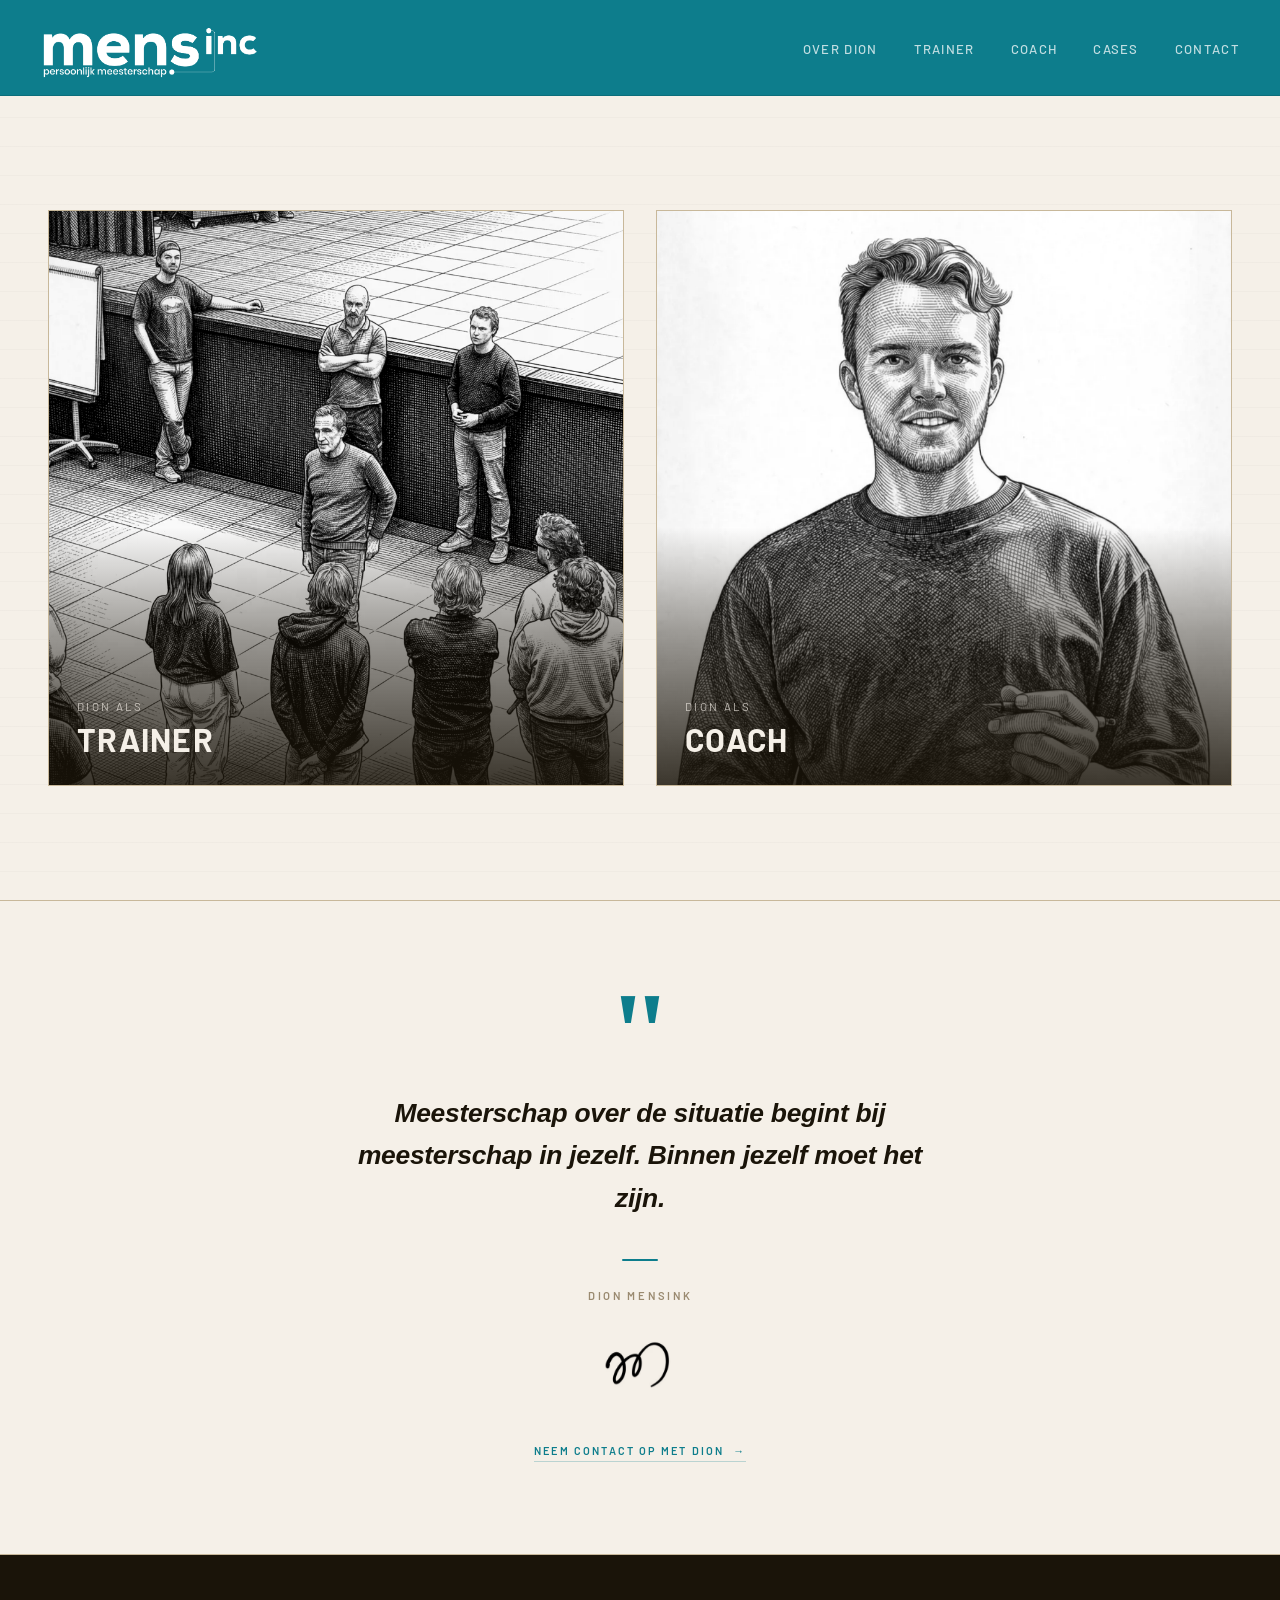
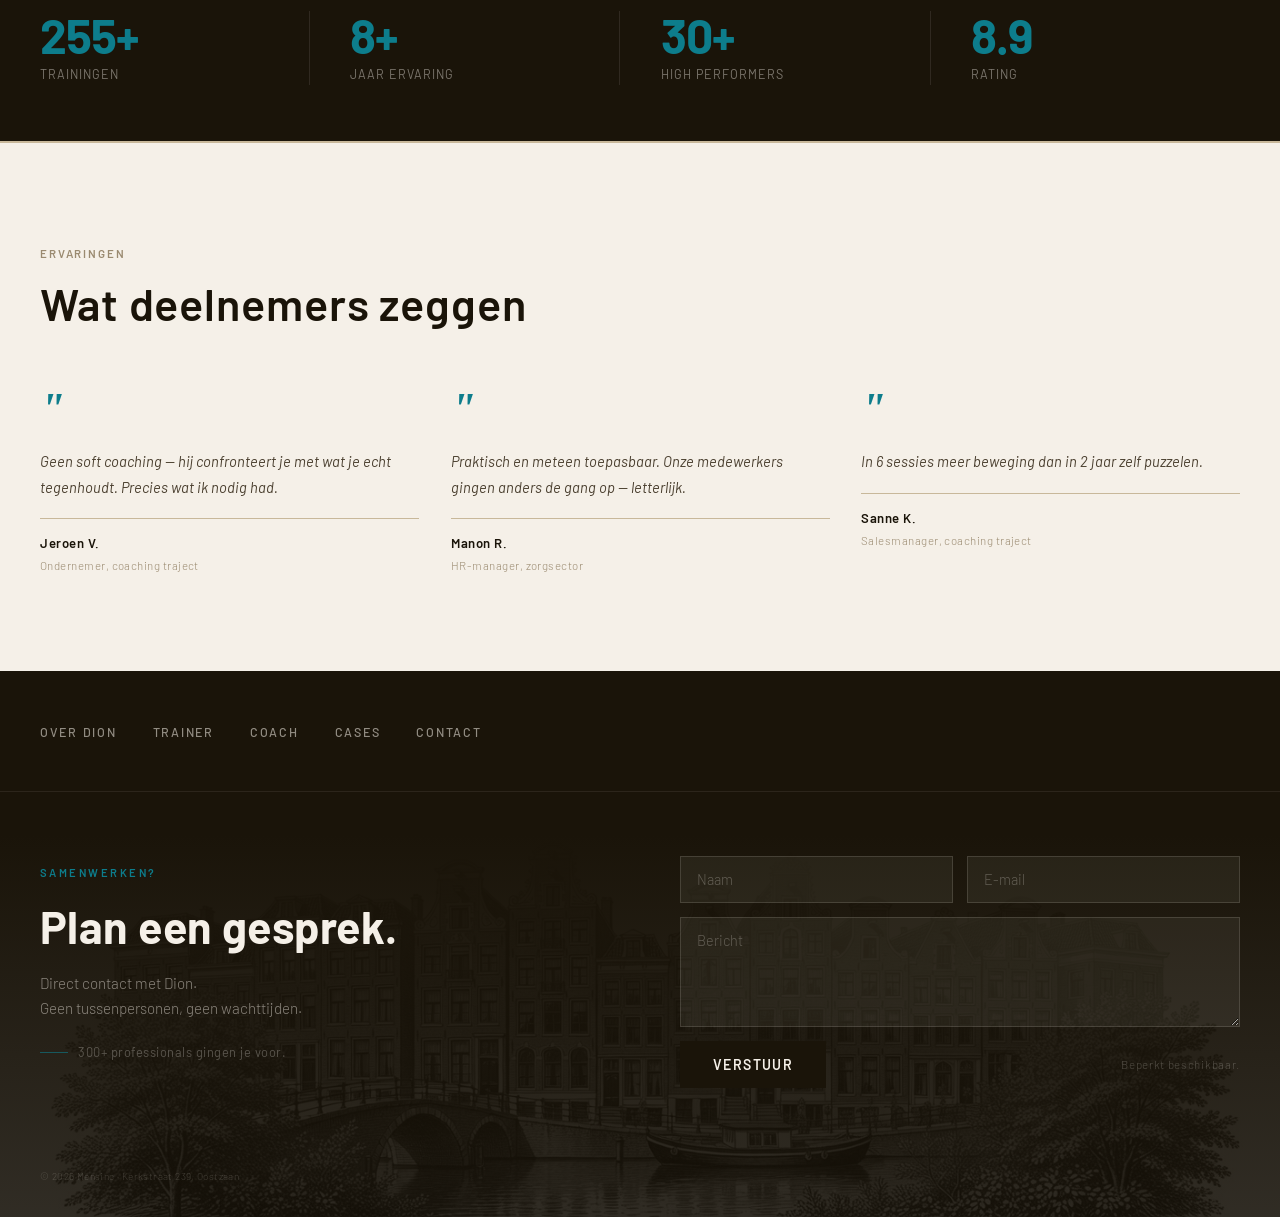
==== commit eaa67132: "Add Dion quote section to homepage Between flip cards and stats strip: - Large teal opening quote ma" ====
--- a/index.html
+++ b/index.html
@@ -28,6 +28,89 @@
     .reveal.revealed { opacity: 1; transform: translateY(0); }
     .reveal-delay-1 { transition-delay: 0.08s; }
     .reveal-delay-2 { transition-delay: 0.16s; }
+
+    /* ── Quote section ── */
+    .home-quote {
+      padding: 100px 0 92px;
+      background: var(--cream);
+      border-top: 1px solid var(--ink-faint);
+    }
+    .home-quote__inner {
+      max-width: 660px;
+      margin: 0 auto;
+      padding: 0 40px;
+      display: flex;
+      flex-direction: column;
+      align-items: center;
+      text-align: center;
+    }
+    .home-quote__open {
+      font-size: clamp(5.5rem, 9vw, 7.5rem);
+      line-height: 0.55;
+      font-weight: 700;
+      color: var(--orange);
+      font-family: Georgia, serif;
+      display: block;
+      margin-bottom: 28px;
+      opacity: 0.85;
+    }
+    .home-quote__text {
+      font-size: clamp(1.2rem, 2.2vw, 1.65rem);
+      font-weight: 600;
+      font-style: italic;
+      color: var(--ink);
+      line-height: 1.6;
+      letter-spacing: -0.01em;
+      margin: 0;
+    }
+    .home-quote__rule {
+      width: 36px;
+      height: 2px;
+      background: var(--orange);
+      border-radius: 1px;
+      margin: 40px 0 26px;
+      opacity: 0.7;
+    }
+    .home-quote__name {
+      font-size: 0.7rem;
+      font-weight: 600;
+      letter-spacing: 0.24em;
+      text-transform: uppercase;
+      color: var(--ink-light);
+      display: block;
+      margin-bottom: 18px;
+    }
+    .home-quote__sig {
+      width: 130px;
+      display: block;
+      mix-blend-mode: multiply;
+      opacity: 0.65;
+      margin-bottom: 44px;
+    }
+    .home-quote__cta {
+      font-size: 0.68rem;
+      font-weight: 600;
+      letter-spacing: 0.2em;
+      text-transform: uppercase;
+      color: var(--orange);
+      text-decoration: none;
+      display: inline-flex;
+      align-items: center;
+      gap: 9px;
+      padding-bottom: 2px;
+      border-bottom: 1px solid rgba(13,125,140,0.25);
+      transition: border-color 0.3s, opacity 0.3s;
+    }
+    .home-quote__cta::after { content: '→'; font-style: normal; }
+    .home-quote__cta:hover {
+      border-color: var(--orange);
+      opacity: 0.7;
+    }
+    @media (max-width: 600px) {
+      .home-quote { padding: 72px 0 64px; }
+      .home-quote__inner { padding: 0 28px; }
+      .home-quote__sig { width: 110px; }
+    }
 
     /* Stats strip */
     .home-stats {
@@ -248,7 +331,24 @@
       </div>
     </section>
 
-    <!-- ② STATS STRIP -->
+    <!-- ② QUOTE -->
+    <section class="home-quote" aria-label="Citaat van Dion Mensink">
+      <div class="home-quote__inner">
+        <span class="home-quote__open reveal" aria-hidden="true">"</span>
+        <blockquote class="home-quote__text reveal" style="transition-delay:0.1s;">
+          Meesterschap over de situatie begint bij meesterschap in jezelf. Binnen jezelf moet het zijn.
+        </blockquote>
+        <div class="home-quote__rule reveal" style="transition-delay:0.2s;"></div>
+        <span class="home-quote__name reveal" style="transition-delay:0.27s;">Dion Mensink</span>
+        <picture>
+          <source srcset="images/dion-signature.webp" type="image/webp">
+          <img src="images/dion-signature.jpg" class="home-quote__sig reveal" style="transition-delay:0.34s;" alt="" loading="lazy">
+        </picture>
+        <a href="contact.html" class="home-quote__cta reveal" style="transition-delay:0.42s;">Neem contact op met Dion</a>
+      </div>
+    </section>
+
+    <!-- ③ STATS STRIP -->
     <div class="home-stats" aria-label="Kerngetallen">
       <div class="home-stats__inner">
         <div class="home-stat reveal">
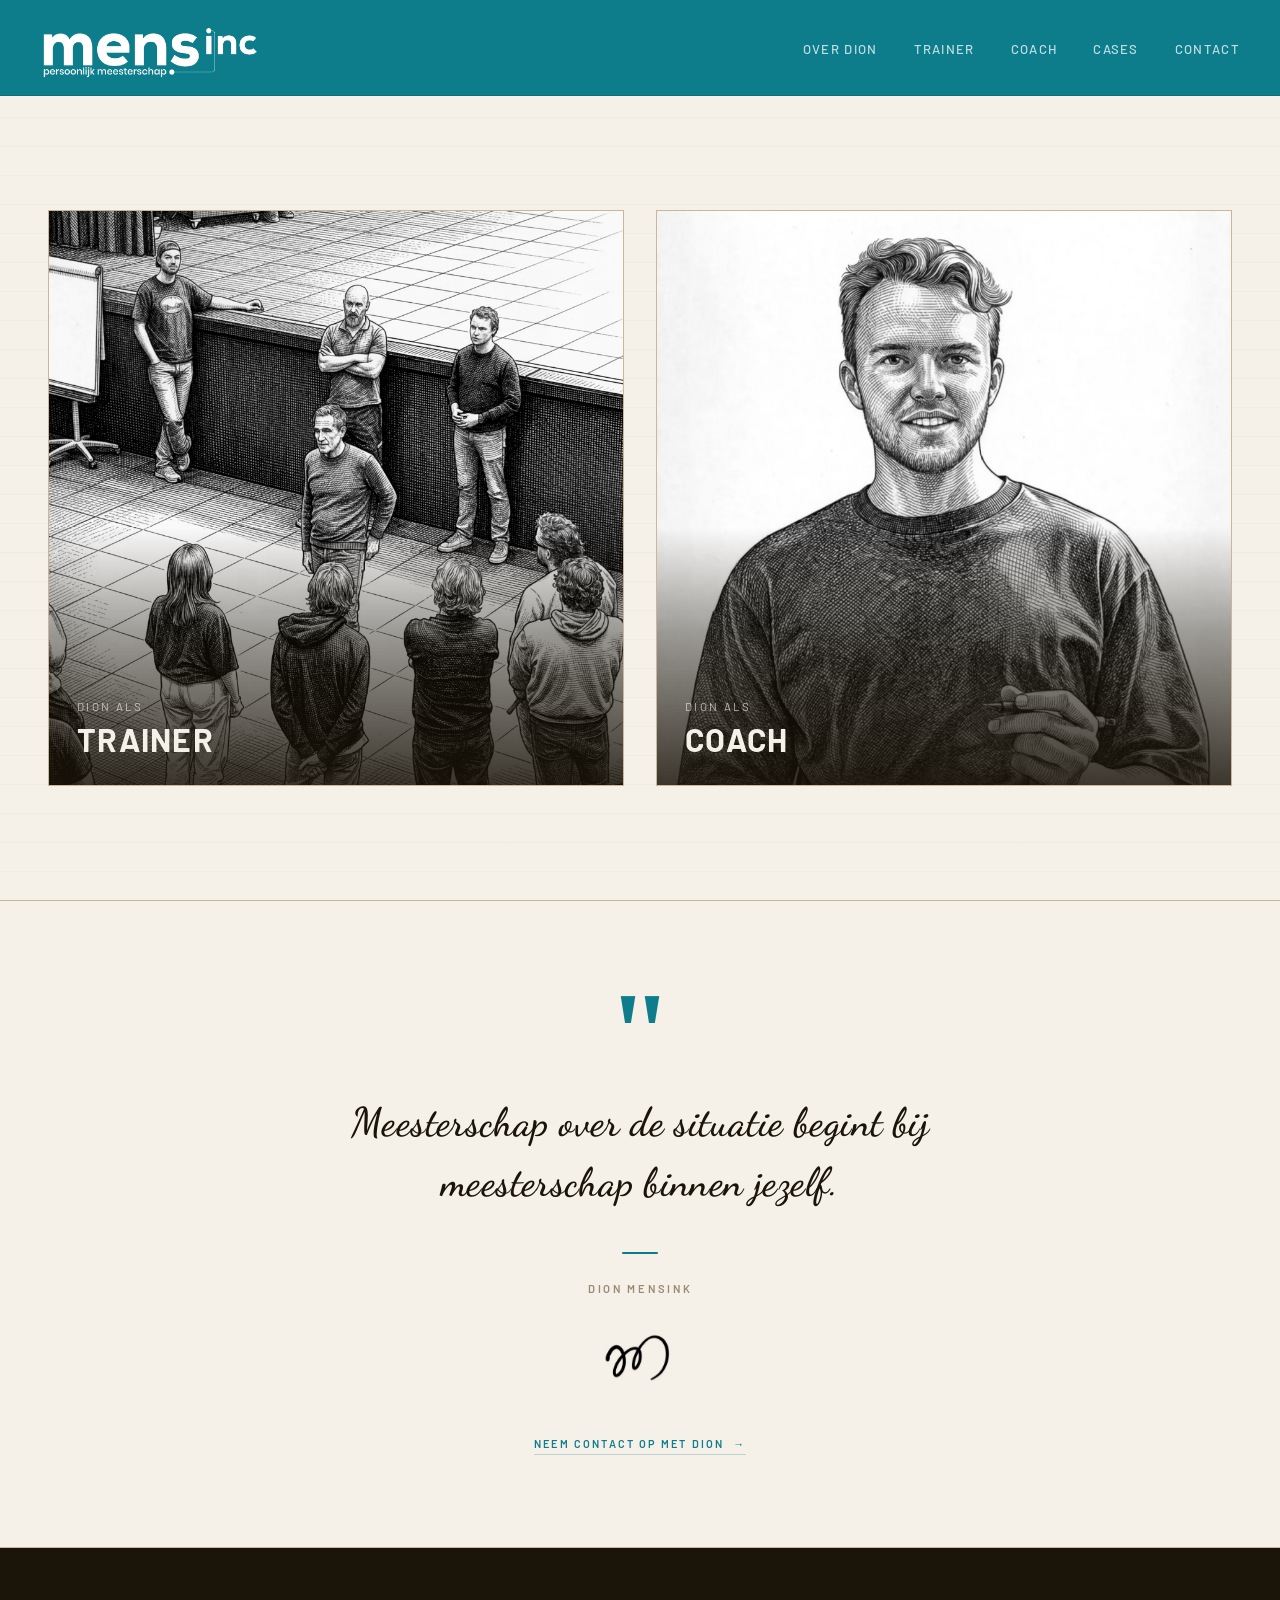
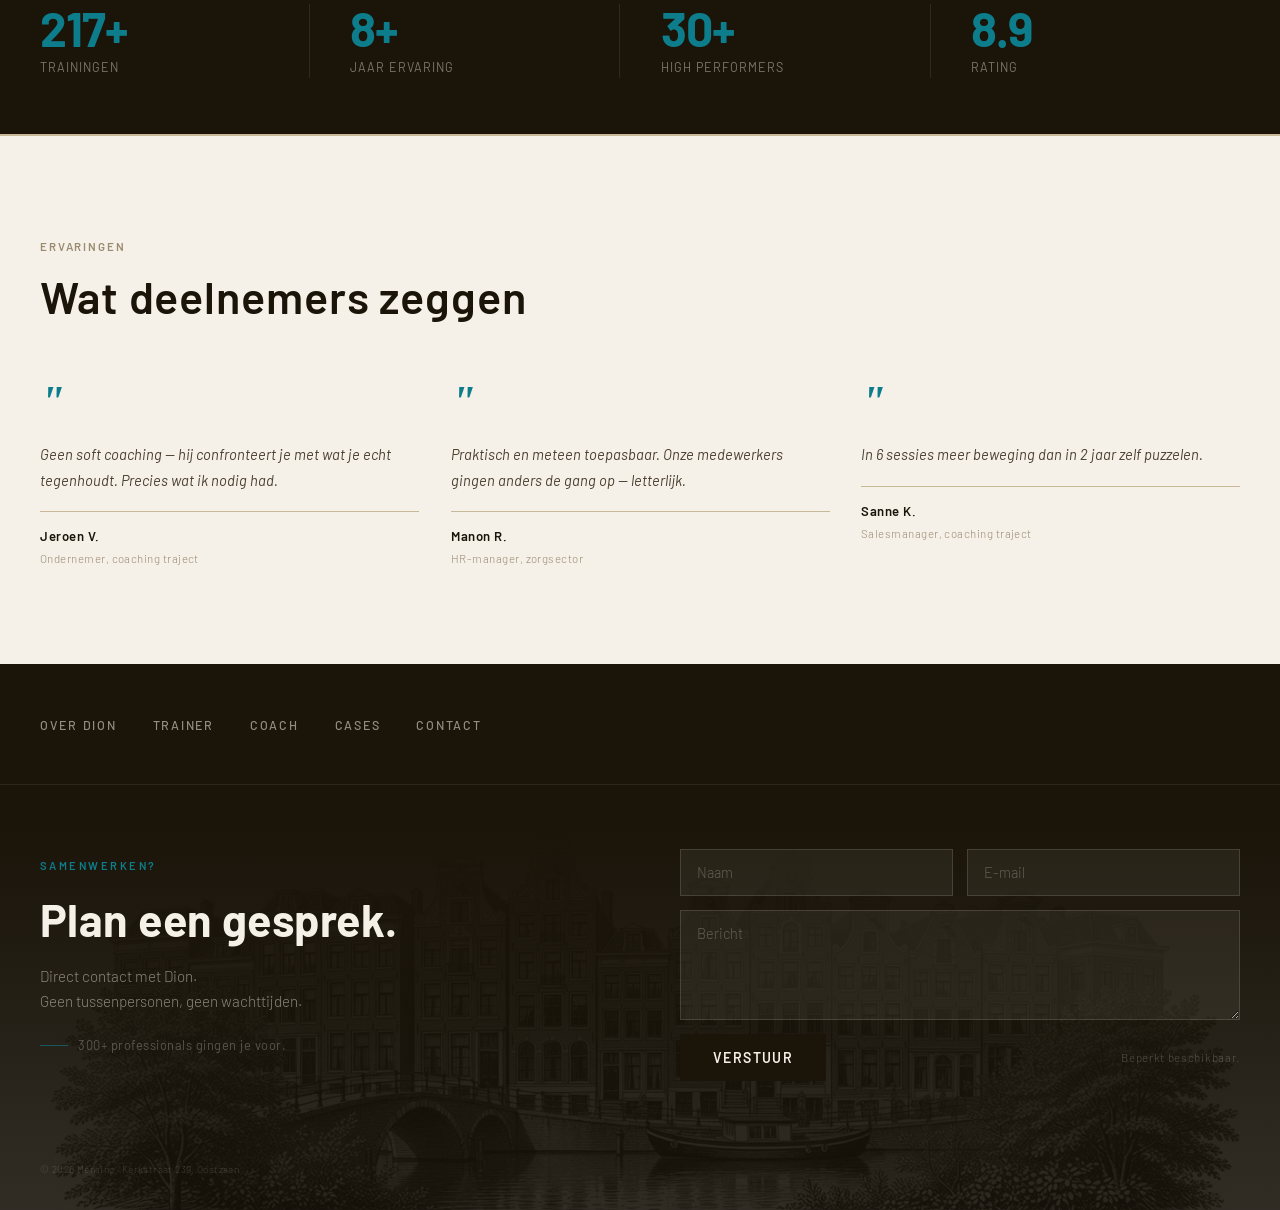
==== commit 472ccaf6: "Quote: Dancing Script font, larger size, corrected text Co-Authored-By: Claude Sonnet 4.6 <noreply@a" ====
--- a/index.html
+++ b/index.html
@@ -8,7 +8,7 @@
 
   <link rel="preconnect" href="https://fonts.googleapis.com">
   <link rel="preconnect" href="https://fonts.gstatic.com" crossorigin>
-  <link rel="stylesheet" href="https://fonts.googleapis.com/css2?family=Barlow:wght@300;400;600;700&display=swap">
+  <link rel="stylesheet" href="https://fonts.googleapis.com/css2?family=Barlow:wght@300;400;600;700&family=Dancing+Script:wght@600&display=swap">
 
   <style>body { opacity: 0; }</style>
 
@@ -55,12 +55,12 @@
       opacity: 0.85;
     }
     .home-quote__text {
-      font-size: clamp(1.2rem, 2.2vw, 1.65rem);
+      font-family: 'Dancing Script', cursive;
+      font-size: clamp(1.7rem, 3.2vw, 2.5rem);
       font-weight: 600;
-      font-style: italic;
       color: var(--ink);
-      line-height: 1.6;
-      letter-spacing: -0.01em;
+      line-height: 1.5;
+      letter-spacing: 0.01em;
       margin: 0;
     }
     .home-quote__rule {
@@ -336,7 +336,7 @@
       <div class="home-quote__inner">
         <span class="home-quote__open reveal" aria-hidden="true">"</span>
         <blockquote class="home-quote__text reveal" style="transition-delay:0.1s;">
-          Meesterschap over de situatie begint bij meesterschap in jezelf. Binnen jezelf moet het zijn.
+          Meesterschap over de situatie begint bij meesterschap binnen jezelf.
         </blockquote>
         <div class="home-quote__rule reveal" style="transition-delay:0.2s;"></div>
         <span class="home-quote__name reveal" style="transition-delay:0.27s;">Dion Mensink</span>
